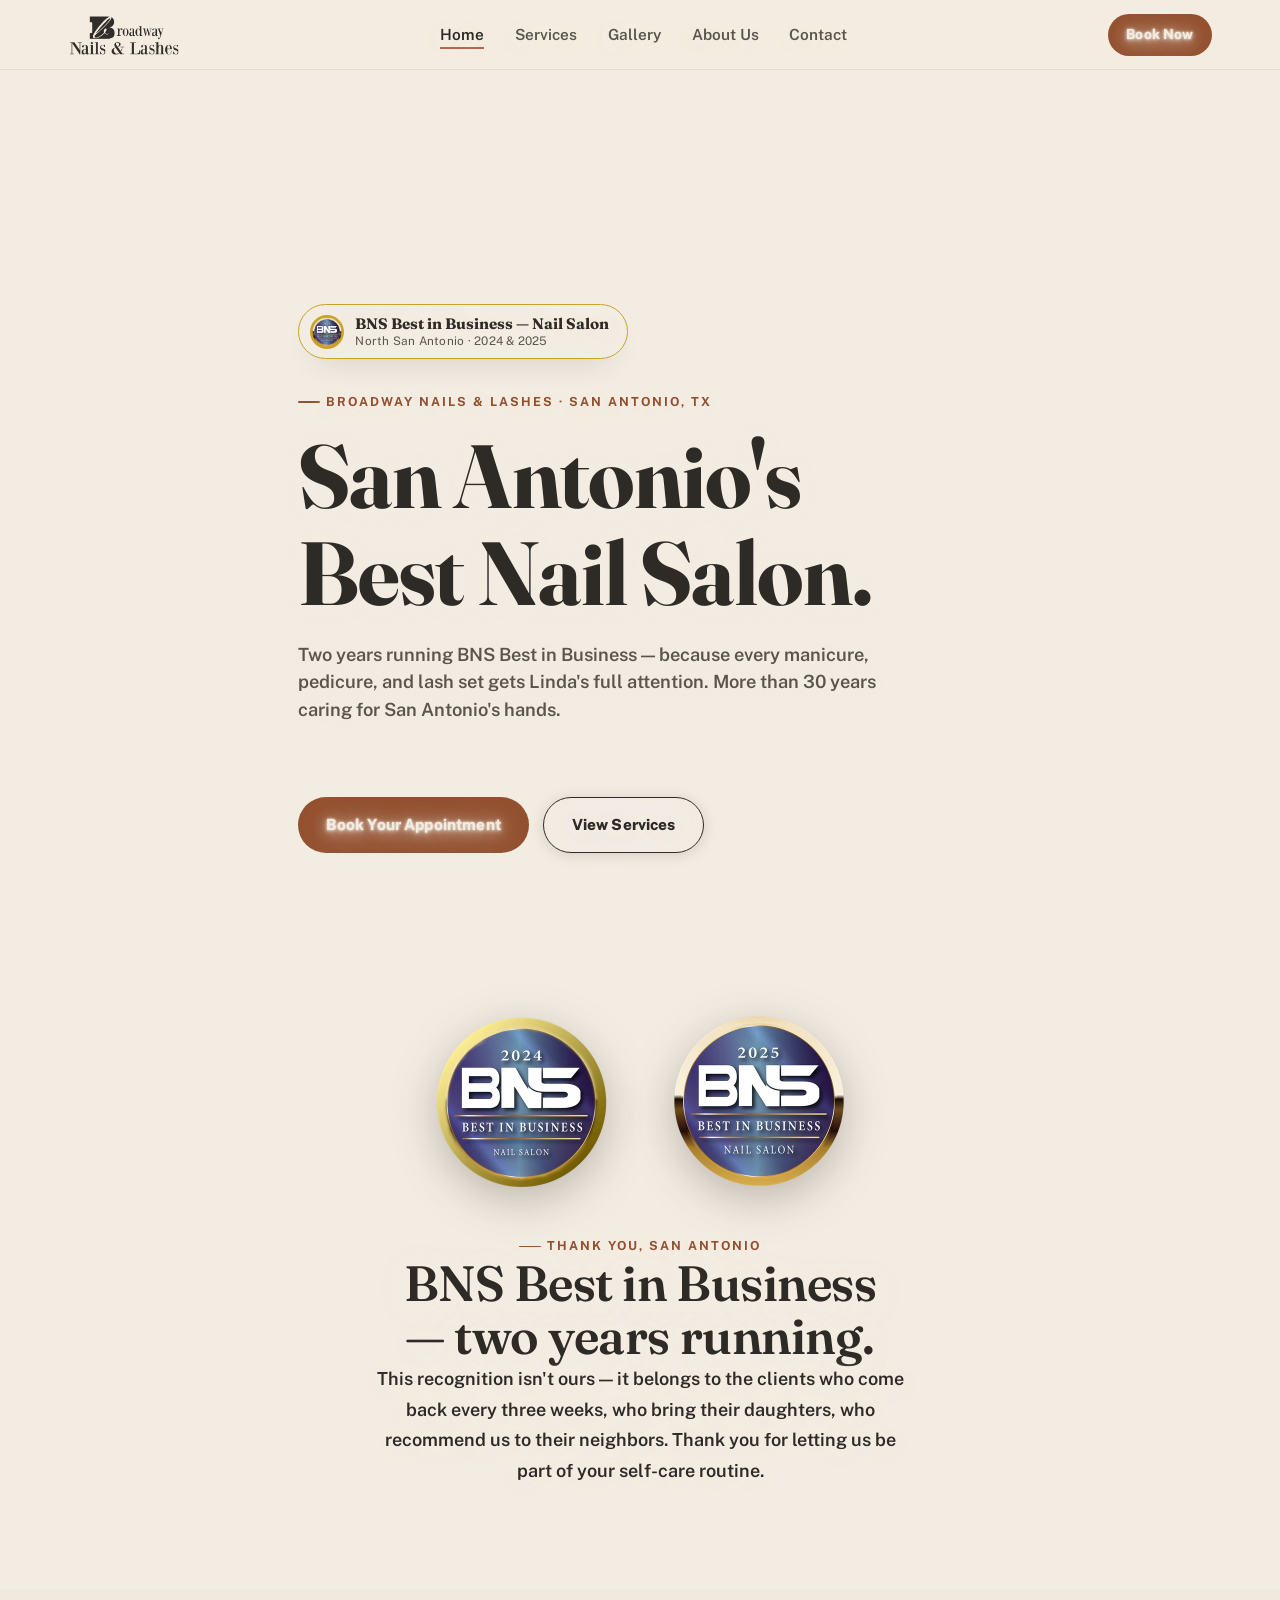
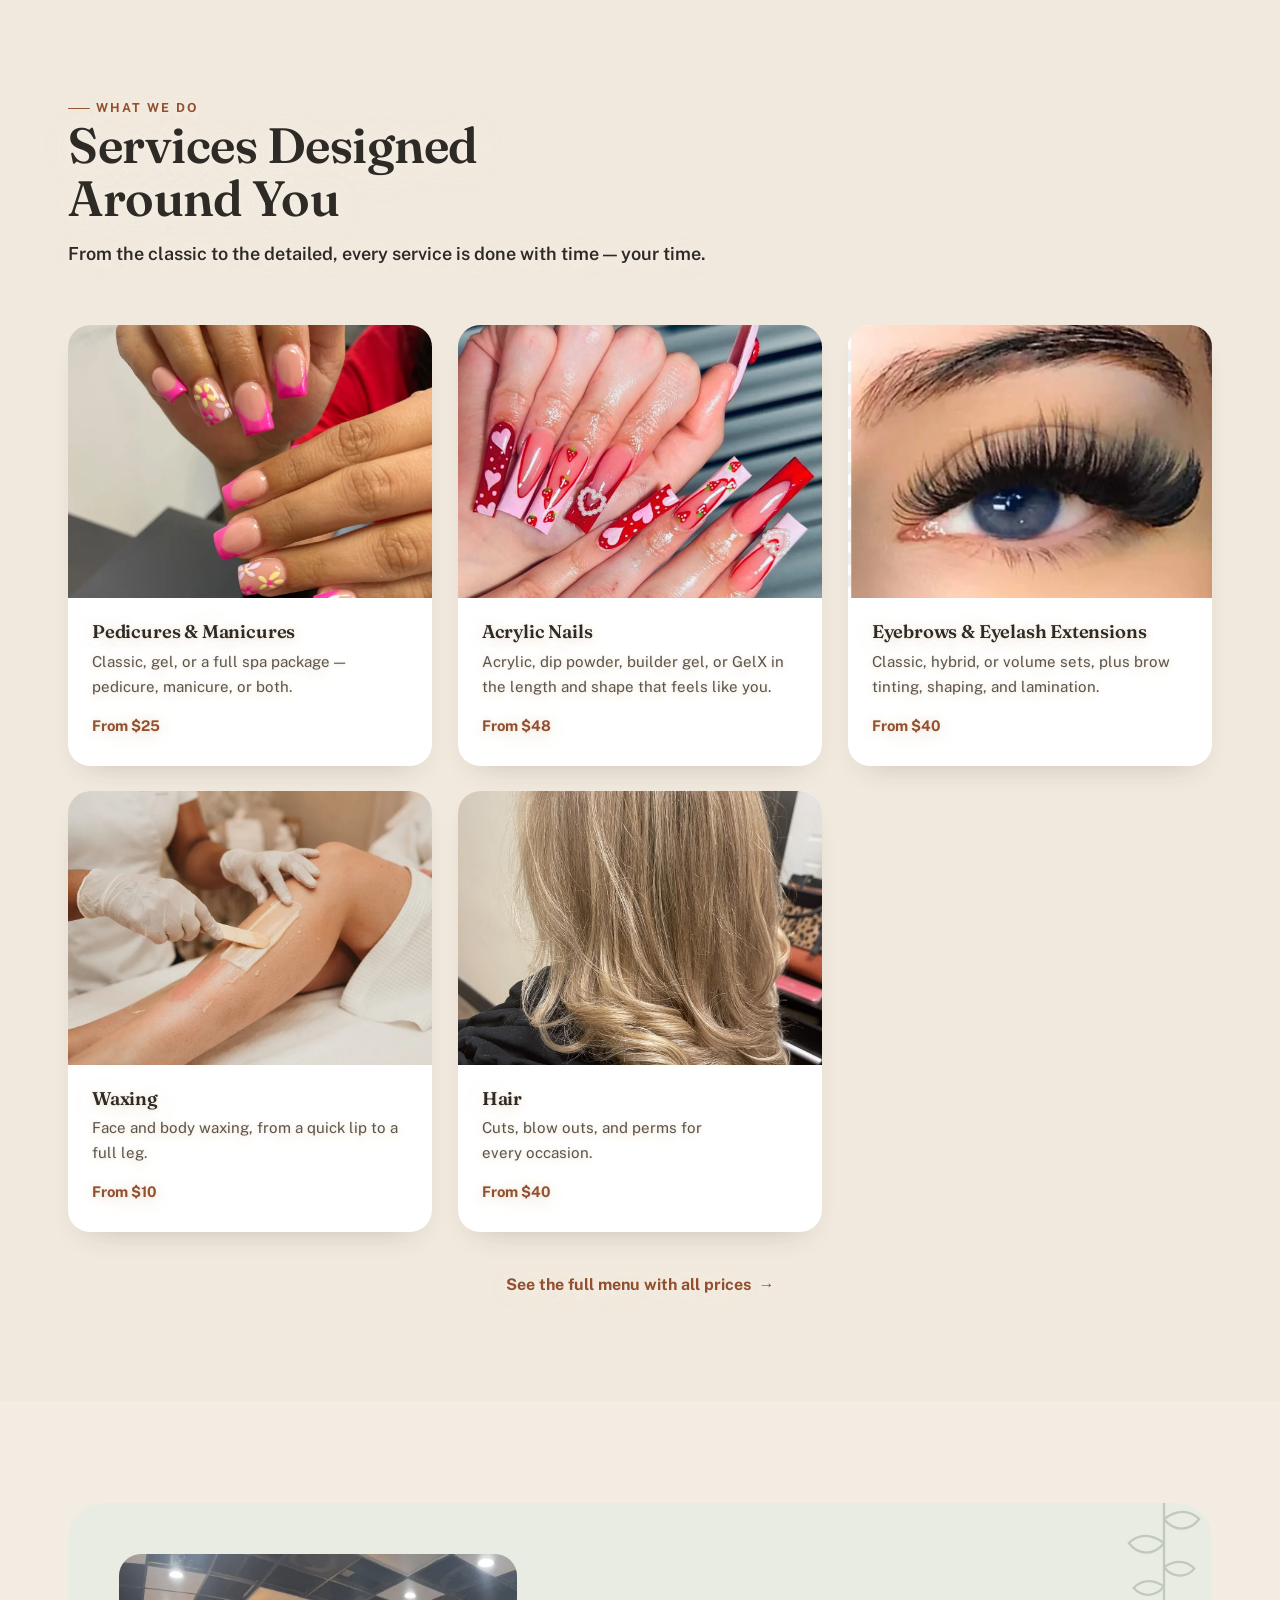
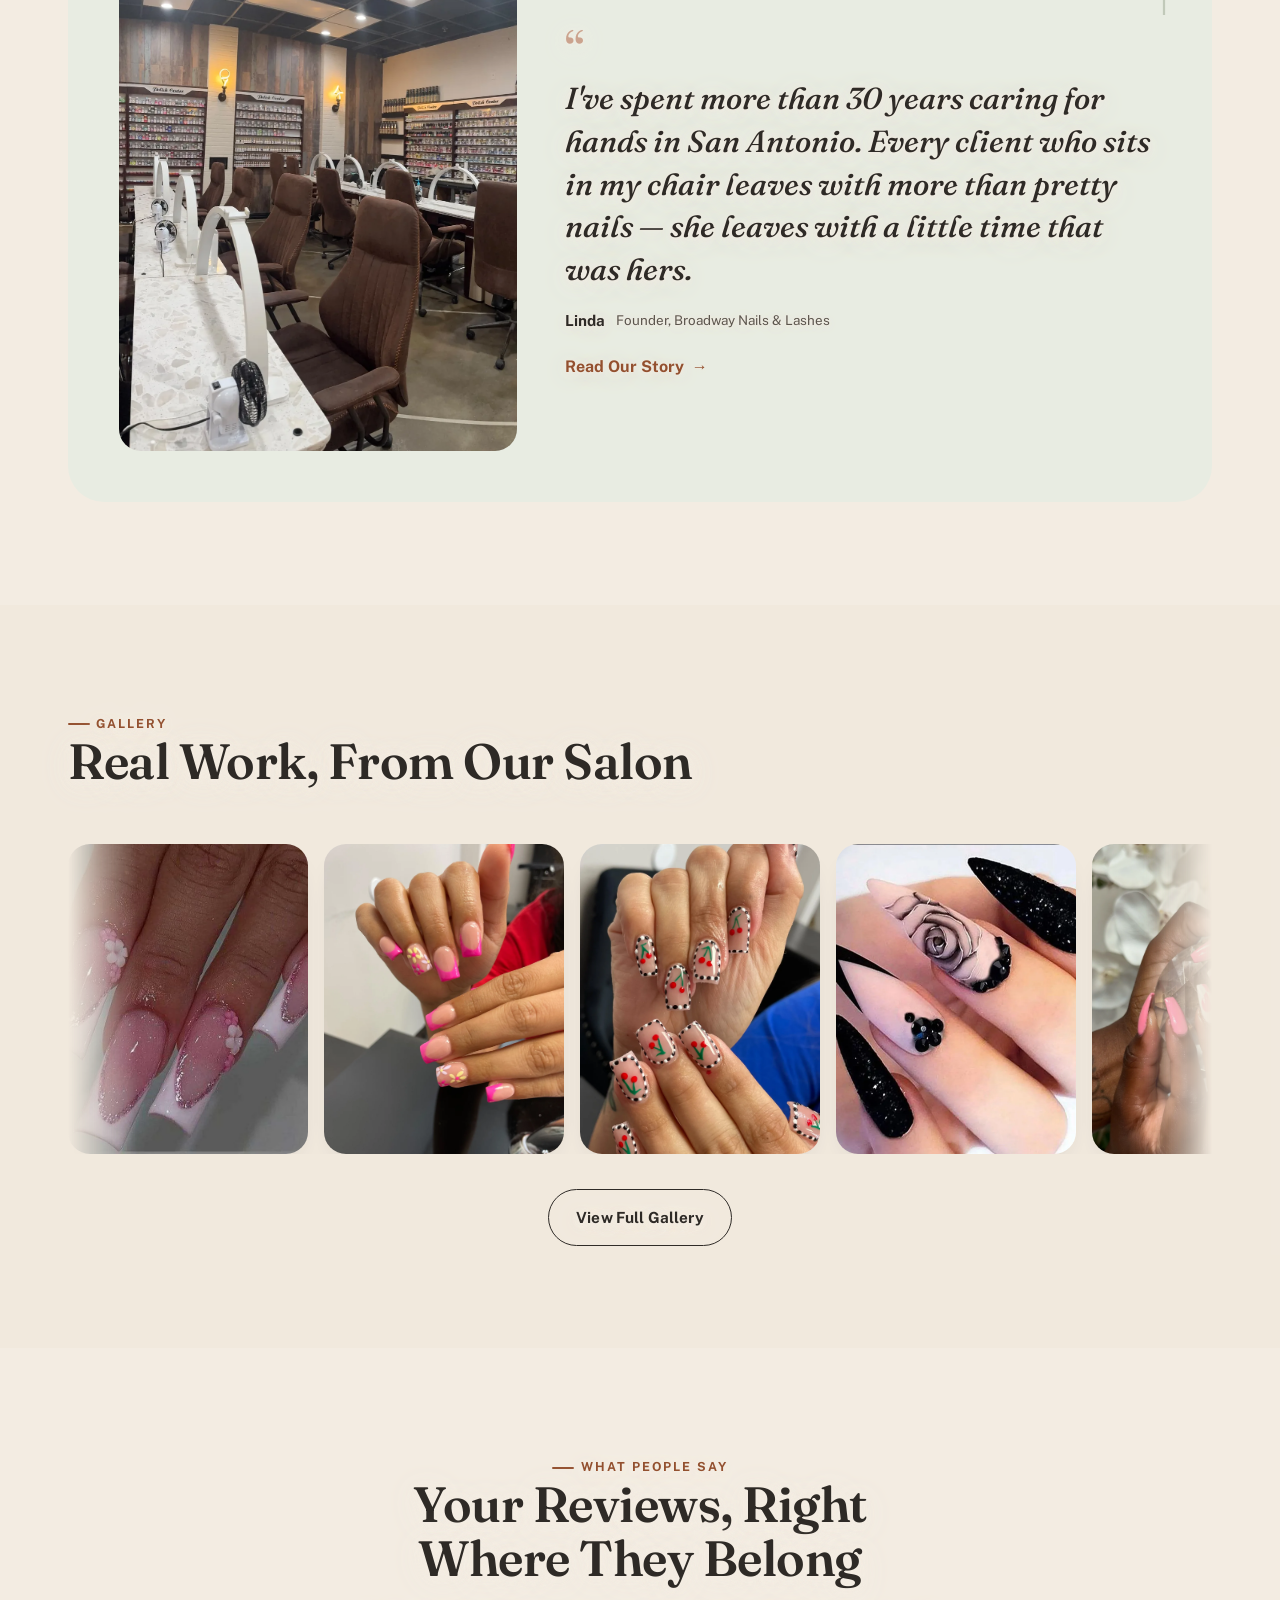
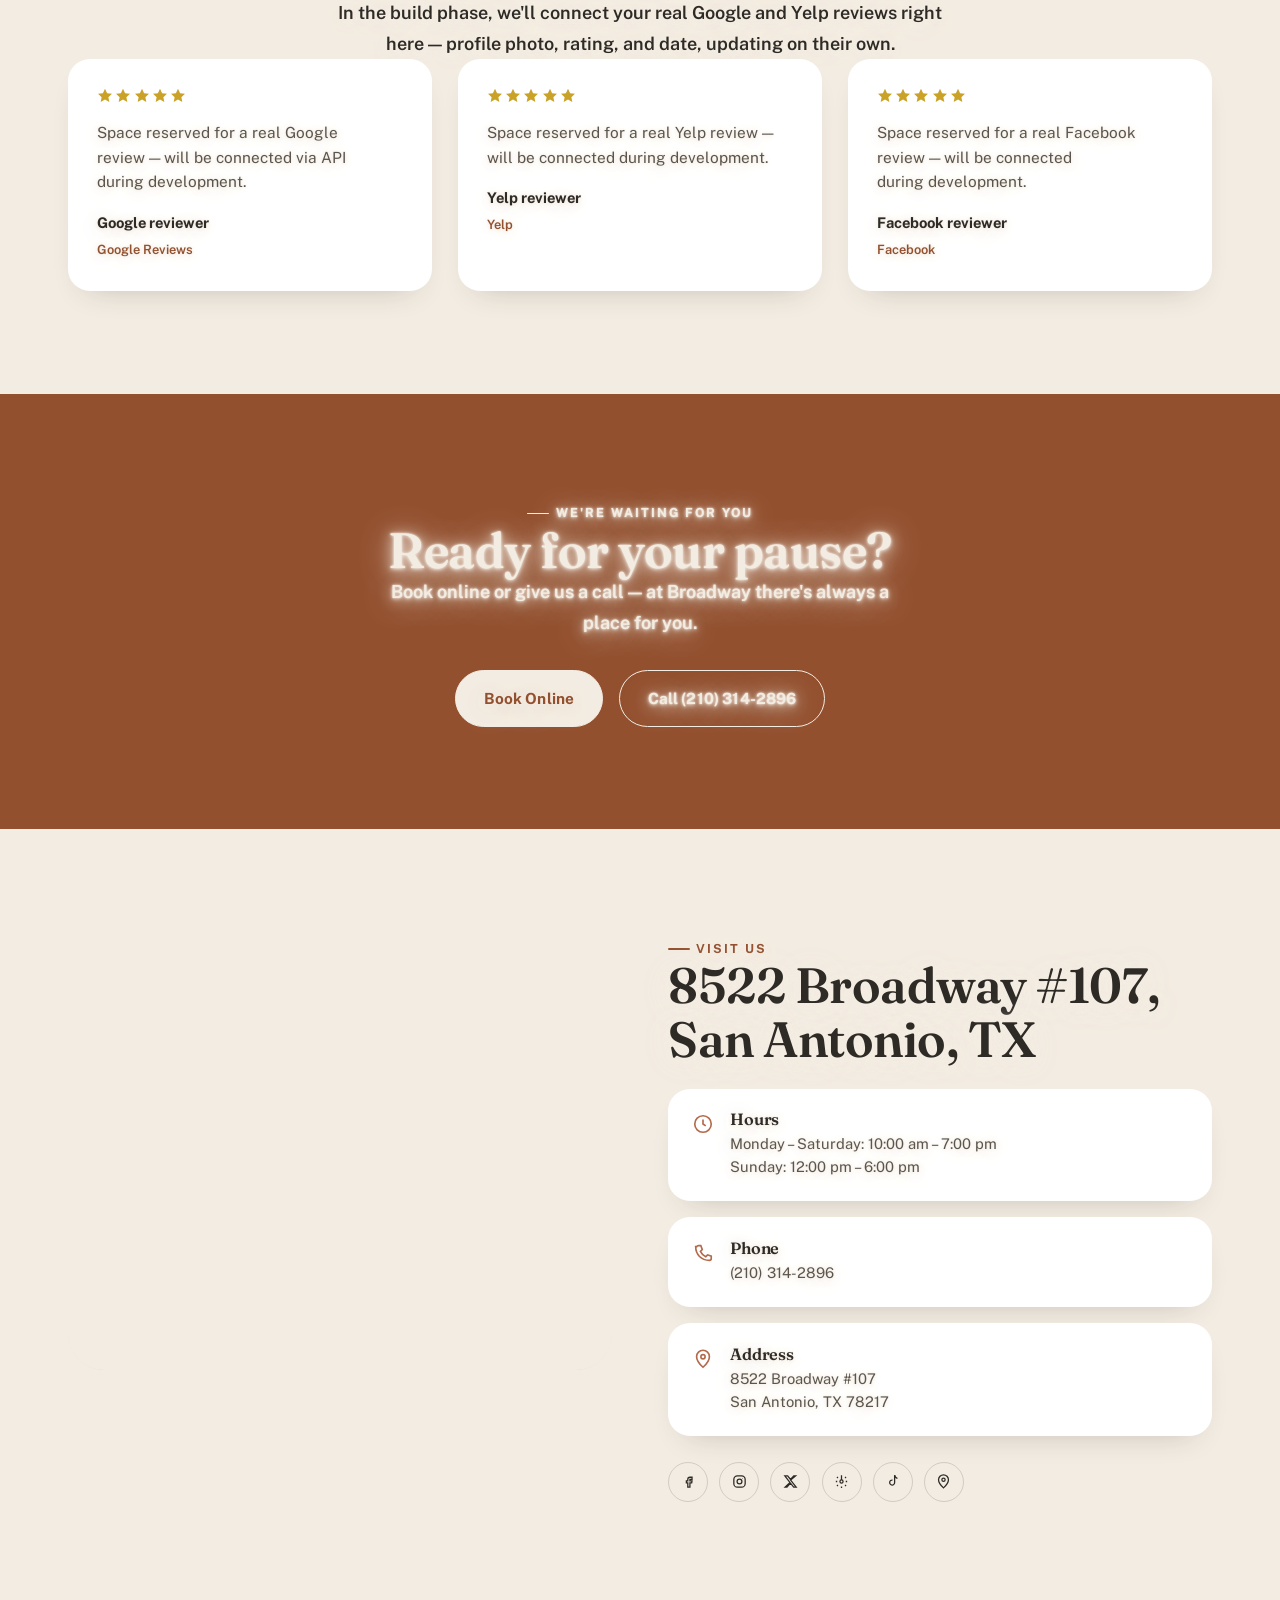
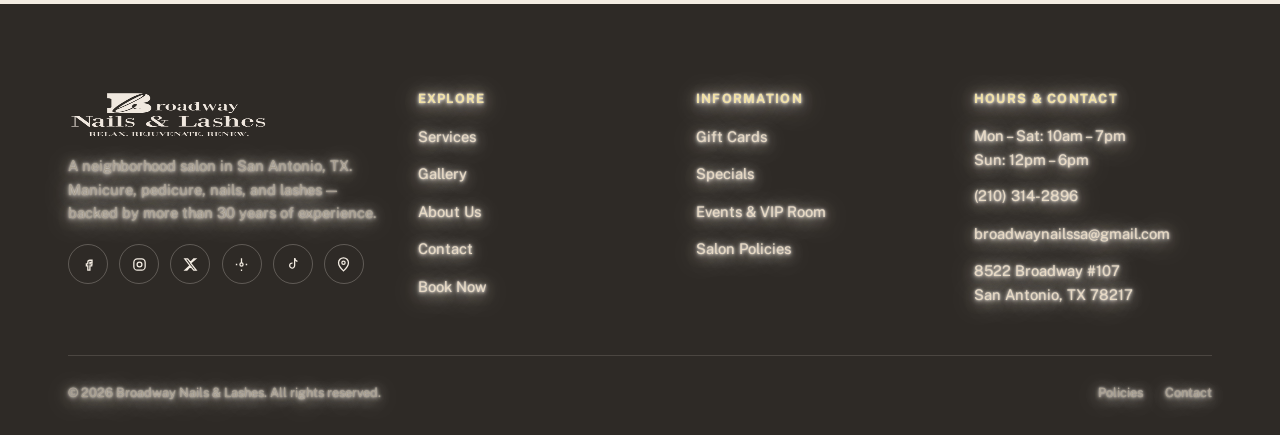
==== index.html @ ee5c12d6 "Add files via upload" ====
<!doctype html>
<html lang="en">
<head>
<meta charset="UTF-8">
<meta name="viewport" content="width=device-width, initial-scale=1">
<title>Broadway Nails & Lashes — Nail Salon in San Antonio, TX</title>
<meta name="description" content="Manicure, pedicure, nail extensions, and lashes at a family-run neighborhood salon in San Antonio, TX. Founded by Linda, with more than 30 years of experience. BNS Best in Business 2024 & 2025.">
<link rel="icon" href="favicon.ico" sizes="any">
<link rel="apple-touch-icon" href="assets/img/apple-touch-icon.png">
<link rel="preconnect" href="https://fonts.googleapis.com">
<link rel="preconnect" href="https://fonts.gstatic.com" crossorigin>
<link rel="stylesheet" href="https://fonts.googleapis.com/css2?family=Fraunces:ital,wght@0,400;0,500;0,600;0,700;1,400;1,500;1,600&family=Public+Sans:wght@400;500;600;700&display=swap">
<link rel="preload" as="image" href="assets/img/hero-bg-duotone-collage.webp" fetchpriority="high">
<link rel="stylesheet" href="styles.css?v=20260829f">
<link rel="canonical" href="https://broadwaynailsandlashes.com/">
<meta name="keywords" content="nail salon San Antonio, manicure San Antonio TX, pedicure San Antonio, nail salon 78217, Broadway Nails and Lashes, best nail salon San Antonio, lash extensions San Antonio">
<meta name="robots" content="index, follow, max-image-preview:large">
<meta name="theme-color" content="#B4694A">
<meta name="author" content="Broadway Nails & Lashes">

<!-- Open Graph -->
<meta property="og:type" content="website">
<meta property="og:site_name" content="Broadway Nails &amp; Lashes">
<meta property="og:title" content="Broadway Nails & Lashes — Nail Salon in San Antonio, TX">
<meta property="og:description" content="Manicure, pedicure, nail extensions, and lashes at a family-run neighborhood salon in San Antonio, TX. Founded by Linda, with more than 30 years of experience. BNS Best in Business 2024 & 2025.">
<meta property="og:url" content="https://broadwaynailsandlashes.com/">
<meta property="og:image" content="https://broadwaynailsandlashes.com/assets/img/hero-salon-wide.webp">
<meta property="og:image:width" content="1200">
<meta property="og:image:alt" content="Broadway Nails &amp; Lashes — San Antonio, TX">
<meta property="og:locale" content="en_US">

<!-- Twitter Card -->
<meta name="twitter:card" content="summary_large_image">
<meta name="twitter:title" content="Broadway Nails & Lashes — Nail Salon in San Antonio, TX">
<meta name="twitter:description" content="Manicure, pedicure, nail extensions, and lashes at a family-run neighborhood salon in San Antonio, TX. Founded by Linda, with more than 30 years of experience. BNS Best in Business 2024 & 2025.">
<meta name="twitter:image" content="https://broadwaynailsandlashes.com/assets/img/hero-salon-wide.webp">
<meta name="twitter:site" content="@broadwaynailssa">

<!-- Google Search Console verification — replace with your real code from search.google.com/search-console -->
<!-- <meta name="google-site-verification" content="REPLACE_WITH_YOUR_GSC_CODE"> -->

<!-- Google Analytics (GA4) — replace G-XXXXXXXXXX with your real Measurement ID -->
<!--
<script async src="https://www.googletagmanager.com/gtag/js?id=G-XXXXXXXXXX"></script>
<script>
  window.dataLayer = window.dataLayer || [];
  function gtag(){dataLayer.push(arguments);}
  gtag('js', new Date());
  gtag('config', 'G-XXXXXXXXXX');
</script>
-->

<script type="application/ld+json">
{
  "@context": "https://schema.org",
  "@type": "NailSalon",
  "@id": "https://broadwaynailsandlashes.com/#business",
  "name": "Broadway Nails & Lashes",
  "alternateName": "Broadway Nails and Lashes",
  "description": "Family-run nail salon in San Antonio, TX offering manicure, pedicure, nail extensions, lash & brow services, waxing, and hair styling. Founded by Linda, with more than 30 years of experience. Winner of BNS Best in Business \u2014 Nail Salon, North San Antonio, 2024 & 2025.",
  "image": [
    "https://broadwaynailsandlashes.com/assets/img/hero-salon-wide.webp",
    "https://broadwaynailsandlashes.com/assets/img/interior-salon-warm.webp"
  ],
  "logo": "https://broadwaynailsandlashes.com/assets/img/logo-full.webp",
  "url": "https://broadwaynailsandlashes.com/",
  "telephone": "+1-210-314-2896",
  "email": "broadwaynailssa@gmail.com",
  "priceRange": "$$",
  "currenciesAccepted": "USD",
  "paymentAccepted": "Cash, Credit Card, Debit Card",
  "address": {
    "@type": "PostalAddress",
    "streetAddress": "8522 Broadway #107",
    "addressLocality": "San Antonio",
    "addressRegion": "TX",
    "postalCode": "78217",
    "addressCountry": "US"
  },
  "geo": {
    "@type": "GeoCoordinates",
    "latitude": 29.5178,
    "longitude": -98.4624
  },
  "hasMap": "https://www.google.com/maps/place/Broadway+Nails+%26+Lashes/@29.5178036,-98.4625501,15z/data=!4m6!3m5!1s0x865cf52f52014299:0xa1b88b4aef656ddc!8m2!3d29.5178036!4d-98.4625501!16s%2Fg%2F11f765j8qv?entry=ttu",
  "openingHoursSpecification": [
    {
      "@type": "OpeningHoursSpecification",
      "dayOfWeek": ["Monday", "Tuesday", "Wednesday", "Thursday", "Friday", "Saturday"],
      "opens": "10:00",
      "closes": "19:00"
    },
    {
      "@type": "OpeningHoursSpecification",
      "dayOfWeek": ["Sunday"],
      "opens": "12:00",
      "closes": "18:00"
    }
  ],
  "sameAs": [
    "https://www.facebook.com/BroadwayNailsAndLashes/",
    "https://www.instagram.com/broadwaynailsandlashes/",
    "https://x.com/broadwaynailssa",
    "https://www.yelp.com/biz/broadway-nails-and-lashes-san-antonio-2",
    "https://www.tiktok.com/@broadway.nailslash"
  ],
  "award": "BNS Best in Business \u2014 Nail Salon, North San Antonio, Texas (2024 & 2025)",
  "founder": {
    "@type": "Person",
    "name": "Linda"
  },
  "areaServed": {
    "@type": "City",
    "name": "San Antonio"
  },
  "hasOfferCatalog": {
    "@type": "OfferCatalog",
    "name": "Services",
    "itemListElement": [
      { "@type": "Offer", "itemOffered": { "@type": "Service", "name": "Manicure" }, "priceRange": "$18\u2013$70" },
      { "@type": "Offer", "itemOffered": { "@type": "Service", "name": "Pedicure" }, "priceRange": "$30\u2013$120" },
      { "@type": "Offer", "itemOffered": { "@type": "Service", "name": "Nail Extensions (Acrylic, Dip, GelX, Builder Gel)" }, "priceRange": "$48\u2013$85" },
      { "@type": "Offer", "itemOffered": { "@type": "Service", "name": "Eyelash Extensions" }, "priceRange": "$65\u2013$160" },
      { "@type": "Offer", "itemOffered": { "@type": "Service", "name": "Brows & Waxing" }, "priceRange": "$8\u2013$110" },
      { "@type": "Offer", "itemOffered": { "@type": "Service", "name": "Hair Styling" }, "priceRange": "$40+" }
    ]
  }
}
</script>
</head>
<body>
<a class="skip-link" href="#contenido">Skip to content</a>

<div class="site-video-bg" aria-hidden="true">
  <video autoplay muted loop playsinline webkit-playsinline preload="auto">
    <source src="assets/video/hero-bg-nail-art.mp4" type="video/mp4">
  </video>
</div>

<header class="site-header">
  <div class="container header-inner">
    <a class="brand" href="index.html" aria-label="Broadway Nails & Lashes — home">
      <img src="assets/img/logo-header.webp" alt="Broadway Nails & Lashes" width="220" height="79">
    </a>
    <nav class="main-nav" aria-label="Main navigation">
      <ul>
        <li><a href="index.html" aria-current="page">Home</a></li>
        <li><a href="servicios.html">Services</a></li>
        <li><a href="galeria.html">Gallery</a></li>
        <li><a href="nosotros.html">About Us</a></li>
        <li><a href="contacto.html">Contact</a></li>
      </ul>
    </nav>
    <div class="header-cta">
      <a class="btn btn-primary btn-sm" href="https://www.fresha.com/a/broadway-nails-and-lashes-san-antonio-8522-broadway-qn6suuja/all-offer?menu=true&amp;pId=954452" target="_blank" rel="noopener">
        <span class="full">Book Now</span><span class="short">Book</span>
      </a>
      <button class="nav-toggle" aria-label="Open menu" aria-expanded="false">
        <svg viewBox="0 0 24 24" fill="none" stroke="currentColor" stroke-width="1.8"><path d="M3 6h18M3 12h18M3 18h18"/></svg>
      </button>
    </div>
  </div>
</header>

<div class="mobile-nav" id="mobile-nav">
  <nav aria-label="Mobile navigation">
    <ul>
      <li><a href="index.html">Home</a></li>
      <li><a href="servicios.html">Services</a></li>
      <li><a href="galeria.html">Gallery</a></li>
      <li><a href="nosotros.html">About Us</a></li>
      <li><a href="contacto.html">Contact</a></li>
    </ul>
    <div class="header-cta">
      <a class="btn btn-primary" href="https://www.fresha.com/a/broadway-nails-and-lashes-san-antonio-8522-broadway-qn6suuja/all-offer?menu=true&amp;pId=954452" target="_blank" rel="noopener">Book Now</a>
    </div>
  </nav>
</div>

<main id="contenido">

  <!-- HERO -->
  <section class="hero">
    <div class="hero__bg" data-hero-carousel>
      <img class="is-active" src="assets/img/hero-bg-duotone-collage.webp" alt="Collage of manicure, acrylic nails, lash extensions, waxing, and hair services at Broadway Nails &amp; Lashes, in a salmon-pink duotone" fetchpriority="high" loading="eager">
      <img src="assets/img/hero-bg-duotone-salmon.webp" alt="Interior of Broadway Nails &amp; Lashes, with manicure stations and a wall of nail polish, in a salmon-pink duotone" loading="eager">
    </div>
    <div class="container hero__content">
      <div class="hero__badge">
        <div class="badge-award">
          <span class="badge-icon badge-icon--photo" aria-hidden="true">
            <img src="assets/img/badge-bns-2025.webp" alt="" loading="eager">
          </span>
          <span class="badge-award-text">
            <strong>BNS Best in Business — Nail Salon</strong>
            <span>North San Antonio · 2024 &amp; 2025</span>
          </span>
        </div>
      </div>
      <span class="eyebrow">Broadway Nails &amp; Lashes · San Antonio, TX</span>
      <h1 class="h1">San Antonio's Best Nail Salon.</h1>
      <p class="lede">Two years running BNS Best in Business — because every manicure, pedicure, and lash set gets Linda's full attention. More than 30 years caring for San Antonio's hands.</p>
      <div class="hero__actions">
        <a class="btn btn-primary" href="https://www.fresha.com/a/broadway-nails-and-lashes-san-antonio-8522-broadway-qn6suuja/all-offer?menu=true&amp;pId=954452" target="_blank" rel="noopener">Book Your Appointment</a>
        <a class="btn btn-secondary btn-on-dark" href="servicios.html">View Services</a>
      </div>
    </div>
  </section>

  <!-- PREMIO -->
  <section class="section award-section">
    <div class="container section-head--center reveal">
      <div class="award-section__badge award-badges">
        <img src="assets/img/badge-bns-2024.webp" alt="2024 BNS Best in Business — Nail Salon, North San Antonio">
        <img src="assets/img/badge-bns-2025.webp" alt="2025 BNS Best in Business — Nail Salon, North San Antonio">
      </div>
      <span class="eyebrow" style="justify-content:center">Thank You, San Antonio</span>
      <h2 class="h2">BNS Best in Business — two years running.</h2>
      <p class="body-l">This recognition isn't ours — it belongs to the clients who come back every three weeks, who bring their daughters, who recommend us to their neighbors. Thank you for letting us be part of your self-care routine.</p>
    </div>
  </section>

  <!-- SERVICIOS DESTACADOS -->
  <section class="section section--alt">
    <div class="container">
      <div class="section-head reveal">
        <span class="eyebrow">What We Do</span>
        <h2 class="h2">Services Designed Around You</h2>
        <p class="body-l" style="margin-top:.8rem;">From the classic to the detailed, every service is done with time — your time.</p>
      </div>

      <div class="services-grid reveal-stagger">
        <article class="service-card">
          <div class="service-card__media">
            <img src="assets/img/nailart-hotpink-daisy.webp" alt="Neon pink French tips with daisies" loading="lazy" decoding="async">
          </div>
          <div class="service-card__body">
            <h3 class="h3" style="font-size:1.15rem;">Pedicures &amp; Manicures</h3>
            <p class="service-card__desc">Classic, gel, or a full spa package — pedicure, manicure, or both.</p>
            <span class="service-card__price">From $25</span>
          </div>
        </article>

        <article class="service-card">
          <div class="service-card__media">
            <img src="assets/img/nailart-red-heart-coffin.webp" alt="Long coffin acrylic nails with pink and red design" loading="lazy" decoding="async">
          </div>
          <div class="service-card__body">
            <h3 class="h3" style="font-size:1.15rem;">Acrylic Nails</h3>
            <p class="service-card__desc">Acrylic, dip powder, builder gel, or GelX in the length and shape that feels like you.</p>
            <span class="service-card__price">From $48</span>
          </div>
        </article>

        <article class="service-card">
          <div class="service-card__media">
            <img src="assets/img/lash-closeup.webp" alt="Volume lash extensions, close-up" loading="lazy" decoding="async">
          </div>
          <div class="service-card__body">
            <h3 class="h3" style="font-size:1.15rem;">Eyebrows &amp; Eyelash Extensions</h3>
            <p class="service-card__desc">Classic, hybrid, or volume sets, plus brow tinting, shaping, and lamination.</p>
            <span class="service-card__price">From $40</span>
          </div>
        </article>

        <article class="service-card">
          <div class="service-card__media">
            <img src="assets/img/waxing-treatment.webp" alt="Leg waxing treatment" loading="lazy" decoding="async">
          </div>
          <div class="service-card__body">
            <h3 class="h3" style="font-size:1.15rem;">Waxing</h3>
            <p class="service-card__desc">Face and body waxing, from a quick lip to a full leg.</p>
            <span class="service-card__price">From $10</span>
          </div>
        </article>

        <article class="service-card">
          <div class="service-card__media">
            <img src="assets/img/hair-blonde-highlights.webp" alt="Blonde highlights hair styling" loading="lazy" decoding="async">
          </div>
          <div class="service-card__body">
            <h3 class="h3" style="font-size:1.15rem;">Hair</h3>
            <p class="service-card__desc">Cuts, blow outs, and perms for every occasion.</p>
            <span class="service-card__price">From $40</span>
          </div>
        </article>
      </div>

      <div style="margin-top:2.5rem; text-align:center;">
        <a class="btn-ghost" href="servicios.html">See the full menu with all prices</a>
      </div>
    </div>
  </section>

  <!-- HISTORIA DE LINDA (elemento firma) -->
  <section class="section">
    <div class="container">
      <div class="linda-quote reveal">
        <svg class="linda-quote__sprig" viewBox="0 0 100 100" fill="none" stroke="currentColor" stroke-width="1.4" aria-hidden="true">
          <path d="M50 90 C50 60 50 40 50 10"/>
          <path d="M50 30c8-6 16-6 22 0-6 8-16 8-22 0z"/>
          <path d="M50 45c-8-6-16-6-22 0 6 8 16 8 22 0z"/>
          <path d="M50 60c8-5 14-4 19 1-5 6-14 6-19-1z"/>
          <path d="M50 72c-8-5-14-4-19 1 5 6 14 6 19-1z"/>
        </svg>
        <div class="linda-quote__media">
          <img src="assets/img/nail-station-hands.webp" alt="Hands working at a manicure station at Broadway Nails &amp; Lashes" loading="lazy" decoding="async">
        </div>
        <div>
          <span class="linda-quote__mark" aria-hidden="true">&ldquo;</span>
          <p class="linda-quote__text">I've spent more than 30 years caring for hands in San Antonio. Every client who sits in my chair leaves with more than pretty nails — she leaves with a little time that was hers.</p>
          <div class="linda-quote__attr">
            <strong>Linda</strong>
            <span>Founder, Broadway Nails &amp; Lashes</span>
          </div>
          <div style="margin-top:1.3rem;">
            <a class="btn-ghost" href="nosotros.html">Read Our Story</a>
          </div>
        </div>
      </div>
    </div>
  </section>

  <!-- GALERÍA -->
  <section class="section section--alt">
    <div class="container">
      <div class="section-head reveal">
        <span class="eyebrow">Gallery</span>
        <h2 class="h2">Real Work, From Our Salon</h2>
      </div>
      <div class="marquee reveal">
        <div class="marquee__track">
          <a class="marquee__item" href="galeria.html"><img src="assets/img/nailart-pink-glitter-floral.webp" alt="Pink manicure with 3D flowers" loading="lazy"></a>
          <a class="marquee__item" href="galeria.html"><img src="assets/img/nailart-hotpink-daisy.webp" alt="Neon pink French tips with daisies" loading="lazy"></a>
          <a class="marquee__item" href="galeria.html"><img src="assets/img/nailart-cherry-dots.webp" alt="Cherry design with dots" loading="lazy"></a>
          <a class="marquee__item" href="galeria.html"><img src="assets/img/nailart-black-rose-stiletto.webp" alt="Black stiletto nails with hand-drawn rose" loading="lazy"></a>
          <a class="marquee__item" href="galeria.html"><img src="assets/img/nailart-white-orchid.webp" alt="White manicure with orchid" loading="lazy"></a>
          <a class="marquee__item" href="galeria.html"><img src="assets/img/pedicure-area-2.webp" alt="Spa pedicure area" loading="lazy"></a>
          <a class="marquee__item" href="galeria.html"><img src="assets/img/nailart-black-floral-almond.webp" alt="Almond nails with black floral design" loading="lazy"></a>
          <a class="marquee__item" href="galeria.html"><img src="assets/img/nailart-red-heart-coffin.webp" alt="Coffin nails with hearts and glitter" loading="lazy"></a>
          <!-- duplicado exacto para el loop continuo -->
          <a class="marquee__item" href="galeria.html" aria-hidden="true" tabindex="-1"><img src="assets/img/nailart-pink-glitter-floral.webp" alt="" loading="lazy"></a>
          <a class="marquee__item" href="galeria.html" aria-hidden="true" tabindex="-1"><img src="assets/img/nailart-hotpink-daisy.webp" alt="" loading="lazy"></a>
          <a class="marquee__item" href="galeria.html" aria-hidden="true" tabindex="-1"><img src="assets/img/nailart-cherry-dots.webp" alt="" loading="lazy"></a>
          <a class="marquee__item" href="galeria.html" aria-hidden="true" tabindex="-1"><img src="assets/img/nailart-black-rose-stiletto.webp" alt="" loading="lazy"></a>
          <a class="marquee__item" href="galeria.html" aria-hidden="true" tabindex="-1"><img src="assets/img/nailart-white-orchid.webp" alt="" loading="lazy"></a>
          <a class="marquee__item" href="galeria.html" aria-hidden="true" tabindex="-1"><img src="assets/img/pedicure-area-2.webp" alt="" loading="lazy"></a>
          <a class="marquee__item" href="galeria.html" aria-hidden="true" tabindex="-1"><img src="assets/img/nailart-black-floral-almond.webp" alt="" loading="lazy"></a>
          <a class="marquee__item" href="galeria.html" aria-hidden="true" tabindex="-1"><img src="assets/img/nailart-red-heart-coffin.webp" alt="" loading="lazy"></a>
        </div>
      </div>
      <div style="margin-top:2.2rem; text-align:center;">
        <a class="btn btn-secondary" href="galeria.html">View Full Gallery</a>
      </div>
    </div>
  </section>

  <!-- PRUEBA SOCIAL (placeholder consciente — sin inventar reseñas) -->
  <section class="section">
    <div class="container">
      <div class="section-head--center reveal">
        <span class="eyebrow" style="justify-content:center;">What People Say</span>
        <h2 class="h2">Your Reviews, Right Where They Belong</h2>
        <p class="body-l" style="margin-top:.8rem;">In the build phase, we'll connect your real Google and Yelp reviews right here — profile photo, rating, and date, updating on their own.</p>
      </div>
      <div class="services-grid reveal-stagger" style="grid-template-columns:repeat(auto-fit,minmax(240px,1fr));">
        <div class="review-card">
          <div class="review-card__stars" aria-hidden="true">
            <svg viewBox="0 0 20 20" fill="currentColor"><path d="M10 1l2.6 5.6 6.1.7-4.5 4.2 1.2 6-5.4-3-5.4 3 1.2-6L1.3 7.3l6.1-.7z"/></svg>
            <svg viewBox="0 0 20 20" fill="currentColor"><path d="M10 1l2.6 5.6 6.1.7-4.5 4.2 1.2 6-5.4-3-5.4 3 1.2-6L1.3 7.3l6.1-.7z"/></svg>
            <svg viewBox="0 0 20 20" fill="currentColor"><path d="M10 1l2.6 5.6 6.1.7-4.5 4.2 1.2 6-5.4-3-5.4 3 1.2-6L1.3 7.3l6.1-.7z"/></svg>
            <svg viewBox="0 0 20 20" fill="currentColor"><path d="M10 1l2.6 5.6 6.1.7-4.5 4.2 1.2 6-5.4-3-5.4 3 1.2-6L1.3 7.3l6.1-.7z"/></svg>
            <svg viewBox="0 0 20 20" fill="currentColor"><path d="M10 1l2.6 5.6 6.1.7-4.5 4.2 1.2 6-5.4-3-5.4 3 1.2-6L1.3 7.3l6.1-.7z"/></svg>
          </div>
          <p class="review-card__text">Space reserved for a real Google review — will be connected via API during development.</p>
          <div><span class="review-card__name">Google reviewer</span><br><span class="review-card__source">Google Reviews</span></div>
        </div>
        <div class="review-card">
          <div class="review-card__stars" aria-hidden="true">
            <svg viewBox="0 0 20 20" fill="currentColor"><path d="M10 1l2.6 5.6 6.1.7-4.5 4.2 1.2 6-5.4-3-5.4 3 1.2-6L1.3 7.3l6.1-.7z"/></svg>
            <svg viewBox="0 0 20 20" fill="currentColor"><path d="M10 1l2.6 5.6 6.1.7-4.5 4.2 1.2 6-5.4-3-5.4 3 1.2-6L1.3 7.3l6.1-.7z"/></svg>
            <svg viewBox="0 0 20 20" fill="currentColor"><path d="M10 1l2.6 5.6 6.1.7-4.5 4.2 1.2 6-5.4-3-5.4 3 1.2-6L1.3 7.3l6.1-.7z"/></svg>
            <svg viewBox="0 0 20 20" fill="currentColor"><path d="M10 1l2.6 5.6 6.1.7-4.5 4.2 1.2 6-5.4-3-5.4 3 1.2-6L1.3 7.3l6.1-.7z"/></svg>
            <svg viewBox="0 0 20 20" fill="currentColor"><path d="M10 1l2.6 5.6 6.1.7-4.5 4.2 1.2 6-5.4-3-5.4 3 1.2-6L1.3 7.3l6.1-.7z"/></svg>
          </div>
          <p class="review-card__text">Space reserved for a real Yelp review — will be connected during development.</p>
          <div><span class="review-card__name">Yelp reviewer</span><br><span class="review-card__source">Yelp</span></div>
        </div>
        <div class="review-card">
          <div class="review-card__stars" aria-hidden="true">
            <svg viewBox="0 0 20 20" fill="currentColor"><path d="M10 1l2.6 5.6 6.1.7-4.5 4.2 1.2 6-5.4-3-5.4 3 1.2-6L1.3 7.3l6.1-.7z"/></svg>
            <svg viewBox="0 0 20 20" fill="currentColor"><path d="M10 1l2.6 5.6 6.1.7-4.5 4.2 1.2 6-5.4-3-5.4 3 1.2-6L1.3 7.3l6.1-.7z"/></svg>
            <svg viewBox="0 0 20 20" fill="currentColor"><path d="M10 1l2.6 5.6 6.1.7-4.5 4.2 1.2 6-5.4-3-5.4 3 1.2-6L1.3 7.3l6.1-.7z"/></svg>
            <svg viewBox="0 0 20 20" fill="currentColor"><path d="M10 1l2.6 5.6 6.1.7-4.5 4.2 1.2 6-5.4-3-5.4 3 1.2-6L1.3 7.3l6.1-.7z"/></svg>
            <svg viewBox="0 0 20 20" fill="currentColor"><path d="M10 1l2.6 5.6 6.1.7-4.5 4.2 1.2 6-5.4-3-5.4 3 1.2-6L1.3 7.3l6.1-.7z"/></svg>
          </div>
          <p class="review-card__text">Space reserved for a real Facebook review — will be connected during development.</p>
          <div><span class="review-card__name">Facebook reviewer</span><br><span class="review-card__source">Facebook</span></div>
        </div>
      </div>
    </div>
  </section>

  <!-- CTA FINAL -->
  <section class="section section--terracota cta-final">
    <div class="container reveal">
      <span class="eyebrow" style="justify-content:center; color:var(--crema);">We're Waiting for You</span>
      <h2 class="h2">Ready for your pause?</h2>
      <p class="body-l" style="color:var(--crema); max-width:46ch; margin-inline:auto;">Book online or give us a call — at Broadway there's always a place for you.</p>
      <div class="cta-final__actions">
        <a class="btn btn-on-dark btn-secondary" href="https://www.fresha.com/a/broadway-nails-and-lashes-san-antonio-8522-broadway-qn6suuja/all-offer?menu=true&amp;pId=954452" target="_blank" rel="noopener" style="background:var(--crema); color:var(--terracota-dark); border-color:var(--crema);">Book Online</a>
        <a class="btn btn-secondary btn-on-dark" href="tel:+12103142896">Call (210) 314-2896</a>
      </div>
    </div>
  </section>

  <!-- MAPA + INFO -->
  <section class="section">
    <div class="container">
      <div class="split-block reveal">
        <div class="split-block__media">
          <div class="map-embed">
            <iframe src="https://www.google.com/maps?q=8522+Broadway+%23107,+San+Antonio,+TX+78217&output=embed" title="Map showing the location of Broadway Nails &amp; Lashes" loading="lazy" referrerpolicy="no-referrer-when-downgrade"></iframe>
          </div>
        </div>
        <div>
          <span class="eyebrow">Visit Us</span>
          <h2 class="h2" style="margin-bottom:1.4rem;">8522 Broadway #107, San Antonio, TX</h2>
          <div style="display:flex; flex-direction:column; gap:1rem;">
            <div class="info-card">
              <svg viewBox="0 0 24 24" fill="none" stroke="currentColor" stroke-width="1.8"><circle cx="12" cy="12" r="9"/><path d="M12 7v5l3 2"/></svg>
              <div>
                <h3>Hours</h3>
                <p>Monday – Saturday: 10:00 am – 7:00 pm<br>Sunday: 12:00 pm – 6:00 pm</p>
              </div>
            </div>
            <div class="info-card">
              <svg viewBox="0 0 24 24" fill="none" stroke="currentColor" stroke-width="1.8"><path d="M4 5c0 8.8 6.2 15 15 15 1.1 0 2-.9 2-2v-2.6l-4-1.4-2 2c-2.6-1.2-4.6-3.2-5.8-5.8l2-2L9.6 4H7C5.9 4 5 4.9 5 5c0 0-1 0-1 0z"/></svg>
              <div>
                <h3>Phone</h3>
                <p><a href="tel:+12103142896">(210) 314-2896</a></p>
              </div>
            </div>
            <div class="info-card">
              <svg viewBox="0 0 24 24" fill="none" stroke="currentColor" stroke-width="1.8"><path d="M12 21s7-6.3 7-11.5A7 7 0 105 9.5C5 14.7 12 21 12 21z"/><circle cx="12" cy="9.5" r="2.3"/></svg>
              <div>
                <h3>Address</h3>
                <p>8522 Broadway #107<br>San Antonio, TX 78217</p>
              </div>
            </div>
          </div>
          <div class="social-row" style="margin-top:1.6rem;">
            <a href="https://www.facebook.com/BroadwayNailsAndLashes/" target="_blank" rel="noopener" aria-label="Facebook"><svg viewBox="0 0 24 24" fill="none" stroke="currentColor" stroke-width="1.8"><path d="M14 9h3V6h-3c-1.7 0-3 1.3-3 3v2H9v3h2v6h3v-6h2.5l.5-3H14V9z"/></svg></a>
            <a href="https://www.instagram.com/broadwaynailsandlashes/" target="_blank" rel="noopener" aria-label="Instagram"><svg viewBox="0 0 24 24" fill="none" stroke="currentColor" stroke-width="1.8"><rect x="4" y="4" width="16" height="16" rx="5"/><circle cx="12" cy="12" r="3.4"/><circle cx="16.4" cy="7.6" r="0.6" fill="currentColor" stroke="none"/></svg></a>
            <a href="https://x.com/broadwaynailssa" target="_blank" rel="noopener" aria-label="Twitter / X"><svg viewBox="0 0 24 24" fill="none" stroke="currentColor" stroke-width="1.8"><path d="M4 4l7.4 9.5L4.4 20H7l5-5.6L16.5 20H20l-7.8-10L19.2 4H16.6l-4.6 5.1L8 4H4z"/></svg></a>
            <a href="https://www.yelp.com/biz/broadway-nails-and-lashes-san-antonio-2" target="_blank" rel="noopener" aria-label="Yelp"><svg viewBox="0 0 24 24" fill="none" stroke="currentColor" stroke-width="1.8"><path d="M12 3v7M12 21v-2M6 12H4M20 12h-2M7 7l-1.4-1.4M18.4 18.4L17 17M17 7l1.4-1.4M5.6 18.4L7 17"/><circle cx="12" cy="12" r="2.2"/></svg></a>
            <a href="https://www.tiktok.com/@broadway.nailslash" target="_blank" rel="noopener" aria-label="TikTok"><svg viewBox="0 0 24 24" fill="none" stroke="currentColor" stroke-width="1.8"><path d="M15 3v10.5a3.5 3.5 0 11-3-3.46"/><path d="M15 3c.3 2.4 2 4.2 4 4.5"/></svg></a>
            <a href="https://www.google.com/maps/place/Broadway+Nails+%26+Lashes/@29.5178036,-98.4625501,15z/data=!4m6!3m5!1s0x865cf52f52014299:0xa1b88b4aef656ddc!8m2!3d29.5178036!4d-98.4625501!16s%2Fg%2F11f765j8qv?entry=ttu" target="_blank" rel="noopener" aria-label="Google Maps"><svg viewBox="0 0 24 24" fill="none" stroke="currentColor" stroke-width="1.8"><path d="M12 21s7-6.3 7-11.5A7 7 0 105 9.5C5 14.7 12 21 12 21z"/><circle cx="12" cy="9.5" r="2.3"/></svg></a>
          </div>
        </div>
      </div>
    </div>
  </section>

</main>

<footer class="site-footer">
  <div class="container">
    <div class="footer-top">
      <div class="footer-brand">
        <img src="assets/img/logo-full-cream.webp" alt="Broadway Nails & Lashes" width="200" height="93">
        <p>A neighborhood salon in San Antonio, TX. Manicure, pedicure, nails, and lashes — backed by more than 30 years of experience.</p>
        <div class="social-row social-row--dark" style="margin-top:1.2rem;">
          <a href="https://www.facebook.com/BroadwayNailsAndLashes/" target="_blank" rel="noopener" aria-label="Facebook"><svg viewBox="0 0 24 24" fill="none" stroke="currentColor" stroke-width="1.8"><path d="M14 9h3V6h-3c-1.7 0-3 1.3-3 3v2H9v3h2v6h3v-6h2.5l.5-3H14V9z"/></svg></a>
          <a href="https://www.instagram.com/broadwaynailsandlashes/" target="_blank" rel="noopener" aria-label="Instagram"><svg viewBox="0 0 24 24" fill="none" stroke="currentColor" stroke-width="1.8"><rect x="4" y="4" width="16" height="16" rx="5"/><circle cx="12" cy="12" r="3.4"/></svg></a>
          <a href="https://x.com/broadwaynailssa" target="_blank" rel="noopener" aria-label="Twitter / X"><svg viewBox="0 0 24 24" fill="none" stroke="currentColor" stroke-width="1.8"><path d="M4 4l7.4 9.5L4.4 20H7l5-5.6L16.5 20H20l-7.8-10L19.2 4H16.6l-4.6 5.1L8 4H4z"/></svg></a>
          <a href="https://www.yelp.com/biz/broadway-nails-and-lashes-san-antonio-2" target="_blank" rel="noopener" aria-label="Yelp"><svg viewBox="0 0 24 24" fill="none" stroke="currentColor" stroke-width="1.8"><circle cx="12" cy="12" r="2.2"/><path d="M12 3v7M12 21v-2M6 12H4M20 12h-2"/></svg></a>
          <a href="https://www.tiktok.com/@broadway.nailslash" target="_blank" rel="noopener" aria-label="TikTok"><svg viewBox="0 0 24 24" fill="none" stroke="currentColor" stroke-width="1.8"><path d="M15 3v10.5a3.5 3.5 0 11-3-3.46"/><path d="M15 3c.3 2.4 2 4.2 4 4.5"/></svg></a>
          <a href="https://www.google.com/maps/place/Broadway+Nails+%26+Lashes/@29.5178036,-98.4625501,15z/data=!4m6!3m5!1s0x865cf52f52014299:0xa1b88b4aef656ddc!8m2!3d29.5178036!4d-98.4625501!16s%2Fg%2F11f765j8qv?entry=ttu" target="_blank" rel="noopener" aria-label="Google Maps"><svg viewBox="0 0 24 24" fill="none" stroke="currentColor" stroke-width="1.8"><path d="M12 21s7-6.3 7-11.5A7 7 0 105 9.5C5 14.7 12 21 12 21z"/><circle cx="12" cy="9.5" r="2.3"/></svg></a>
        </div>
      </div>
      <div class="footer-col">
        <h4>Explore</h4>
        <ul>
          <li><a href="servicios.html">Services</a></li>
          <li><a href="galeria.html">Gallery</a></li>
          <li><a href="nosotros.html">About Us</a></li>
          <li><a href="contacto.html">Contact</a></li>
          <li><a href="https://www.fresha.com/a/broadway-nails-and-lashes-san-antonio-8522-broadway-qn6suuja/all-offer?menu=true&amp;pId=954452" target="_blank" rel="noopener">Book Now</a></li>
        </ul>
      </div>
      <div class="footer-col">
        <h4>Information</h4>
        <ul>
          <li><a href="gift-card.html">Gift Cards</a></li>
          <li><a href="specials.html">Specials</a></li>
          <li><a href="events.html">Events &amp; VIP Room</a></li>
          <li><a href="policies.html">Salon Policies</a></li>
        </ul>
      </div>
      <div class="footer-col">
        <h4>Hours &amp; Contact</h4>
        <ul>
          <li><p>Mon – Sat: 10am – 7pm<br>Sun: 12pm – 6pm</p></li>
          <li><a href="tel:+12103142896">(210) 314-2896</a></li>
          <li><a href="mailto:broadwaynailssa@gmail.com">broadwaynailssa@gmail.com</a></li>
          <li><p>8522 Broadway #107<br>San Antonio, TX 78217</p></li>
        </ul>
      </div>
    </div>
    <div class="footer-bottom">
      <p>© 2026 Broadway Nails &amp; Lashes. All rights reserved.</p>
      <div class="footer-bottom-links">
        <a href="policies.html">Policies</a>
        <a href="contacto.html">Contact</a>
      </div>
    </div>
  </div>
</footer>

<script defer src="lib/manifest.js"></script>
<script defer src="main.js?v=20260829f"></script>
</body>
</html>
---- styles.css ----
/* =============================================================
   BROADWAY NAILS & LASHES — Sistema de diseño
   Concepto: "tu pausa, en Broadway" — barrio, cálido, familiar.
   Paleta: Terracota / Crema / Salvia / Carbón / Oro (exclusivo premio)
   ============================================================= */

/* =============================================================
   1. Tokens
   ============================================================= */
:root {
  /* --- Color de marca (del brief, no negociable) --- */
  --terracota:       #B4694A;
  --terracota-dark:  #93502F;
  --terracota-deep:  #7C4225; /* fondos sólidos con texto crema — cumple WCAG AA 4.5:1 */
  --terracota-light: #E3B49F;
  --terracota-wash:  #F5E4DA;

  --crema:      #F3ECE2;
  --crema-dark: #E7D9C4;
  --crema-deep: #DCCBAF;

  --salvia:       #7A8B6F;
  --salvia-dark:  #5B6A52;
  --salvia-light: #CBD5C0;
  --salvia-wash:  #E8ECE2;

  --carbon:      #2E2A26;
  --carbon-soft: #5B554D;
  --carbon-faint:#A89F90; /* ajustado para 4.5:1 sobre --carbon (WCAG AA) */

  --oro:       #C9A227;  /* EXCLUSIVO: badge premio 2024/2025 */
  --oro-light: #F1E1A6;
  --oro-deep:  #8C6E16;

  --white: #FFFFFF;

  /* --- Semántica --- */
  --bg:          var(--crema);
  --bg-alt:      var(--crema-dark);
  --text:        var(--carbon);
  --text-soft:   var(--carbon-soft);
  --accent:      var(--terracota);
  --accent-2:    var(--salvia);

  /* --- Tipografía --- */
  --display: "Fraunces", "Iowan Old Style", Georgia, serif;
  --sans: "Public Sans", -apple-system, BlinkMacSystemFont, "Segoe UI", sans-serif;

  /* --- Forma --- */
  --radius-s: 12px;
  --radius-m: 22px;
  --radius-l: 36px;
  --radius-pill: 999px;

  /* --- Sombra --- */
  --shadow-soft: 0 24px 60px -34px rgba(46, 42, 38, .38);
  --shadow-card: 0 14px 32px -20px rgba(46, 42, 38, .30);
  --shadow-lift: 0 30px 70px -28px rgba(147, 80, 47, .35);

  /* --- Ritmo --- */
  --gutter: clamp(1.25rem, 4vw, 3rem);
  --section-pad: clamp(3.5rem, 8vw, 7.5rem);
  --container: 1240px;
  --container-narrow: 800px;

  /* --- Movimiento --- */
  --ease-out:  cubic-bezier(0.16, 1, 0.3, 1);
  --ease-soft: cubic-bezier(0.25, 0.46, 0.45, 0.94);
  --dur: .5s;
}

/* =============================================================
   2. Reset & base
   ============================================================= */
*, *::before, *::after { box-sizing: border-box; margin: 0; }
html {
  -webkit-text-size-adjust: 100%;
  tab-size: 2;
  overflow-x: clip;
  scroll-behavior: smooth;
  scroll-padding-top: 96px;
}
@media (prefers-reduced-motion: reduce) { html { scroll-behavior: auto; } }

body {
  background: var(--bg);
  color: var(--text);
  font-family: var(--sans);
  font-size: 16px;
  line-height: 1.65;
  -webkit-font-smoothing: antialiased;
  text-rendering: optimizeLegibility;
  overflow-x: clip;
  overscroll-behavior-y: none;
  /* Halo claro para que el texto siga leyéndose bien sobre el video de fondo,
     sin necesitar un velo pesado que le quite nitidez al video. Inofensivo
     sobre tarjetas/botones opacos — ahí es casi imperceptible. */
  text-shadow: 0 0 2px rgba(243,236,226,1), 0 1px 4px rgba(243,236,226,.98), 0 2px 14px rgba(243,236,226,.95), 0 4px 32px rgba(243,236,226,.9);
}

img, svg, video { display: block; max-width: 100%; }
img { height: auto; }
button { font: inherit; color: inherit; cursor: pointer; border: 0; background: none; }
a { color: inherit; text-decoration: none; }
ul, ol { list-style: none; padding: 0; }
p { text-wrap: pretty; }
h1, h2, h3, h4 { text-wrap: balance; line-height: 1.08; font-family: var(--display); font-weight: 600; color: var(--carbon); letter-spacing: -0.01em; }
input, textarea, select { font: inherit; color: inherit; }

::selection { background: var(--terracota-light); color: var(--carbon); }

:focus-visible {
  outline: 2px solid var(--terracota);
  outline-offset: 3px;
  border-radius: 4px;
}

/* =============================================================
   3. Utilidades
   ============================================================= */
.skip-link {
  position: fixed; top: -100px; left: 1rem;
  padding: .7rem 1.2rem; background: var(--carbon); color: var(--crema);
  z-index: 9999; border-radius: var(--radius-s); font-weight: 600;
  transition: top .3s var(--ease-out);
}
.skip-link:focus { top: 1rem; }

/* Fondo de video fijo para todo el sitio: queda detrás de cada página mientras
   el contenido se desplaza encima (las secciones sin fondo propio lo dejan ver). */
.site-video-bg {
  position: fixed; inset: 0; z-index: -1;
  overflow: hidden; background: var(--crema); pointer-events: none;
}
.site-video-bg video { width: 100%; height: 100%; object-fit: cover; object-position: center 42%; }
.site-video-bg::before {
  content: ""; position: absolute; inset: 0;
  background: linear-gradient(to bottom, rgba(243,236,226,.3), rgba(243,236,226,.12) 30%, rgba(243,236,226,.16) 70%, rgba(243,236,226,.34));
}
@media (prefers-reduced-motion: reduce) {
  .site-video-bg video { display: none; }
  .site-video-bg { background: var(--crema); }
}

.container { width: 100%; max-width: var(--container); margin-inline: auto; padding-inline: var(--gutter); }
.container-narrow { width: 100%; max-width: var(--container-narrow); margin-inline: auto; padding-inline: var(--gutter); }

.sr-only {
  position: absolute; width: 1px; height: 1px; padding: 0; margin: -1px;
  overflow: hidden; clip: rect(0,0,0,0); white-space: nowrap; border: 0;
}

.eyebrow {
  display: inline-flex; align-items: center; gap: .5em;
  font-family: var(--sans); font-weight: 700; font-size: .78rem;
  letter-spacing: .16em; text-transform: uppercase; color: var(--terracota-dark);
}
.eyebrow::before {
  content: ""; width: 22px; height: 1.5px; background: currentColor; border-radius: 2px;
}

.section { padding-block: var(--section-pad); position: relative; }
.section--alt { background: rgba(231,217,196,.16); }
.section--carbon { background: var(--carbon); color: var(--crema); }
.section--carbon h1, .section--carbon h2, .section--carbon h3 { color: var(--crema); }
.section--terracota { background: var(--terracota-dark); color: var(--crema); }
.section--terracota h1, .section--terracota h2, .section--terracota h3 { color: var(--crema); }

.section-head { max-width: 640px; margin-bottom: clamp(2rem, 5vw, 3.5rem); }
.section-head--center { max-width: 640px; margin-inline: auto; text-align: center; }

/* =============================================================
   4. Tipografía
   ============================================================= */
.h1 { font-size: clamp(2.6rem, 5.4vw, 4.6rem); }
.h2 { font-size: clamp(2rem, 4vw, 3.1rem); }
.h3 { font-size: clamp(1.4rem, 2.4vw, 1.9rem); }
.lede {
  font-family: var(--display); font-weight: 500; font-style: italic;
  font-size: clamp(1.15rem, 2vw, 1.5rem); color: var(--carbon); line-height: 1.5;
}
.body-l { font-size: 1.125rem; line-height: 1.7; color: var(--carbon); font-weight: 600; }

/* =============================================================
   5. Componentes
   ============================================================= */

/* --- Botones --- */
.btn {
  display: inline-flex; align-items: center; justify-content: center; gap: .55em;
  padding: .95em 1.8em; border-radius: var(--radius-pill);
  font-weight: 700; font-size: .96rem; letter-spacing: .01em;
  transition: transform .35s var(--ease-out), box-shadow .35s var(--ease-out), background-color .35s var(--ease-out), color .35s var(--ease-out);
  white-space: nowrap;
}
.btn-primary {
  background: var(--terracota-dark); color: var(--crema);
  box-shadow: var(--shadow-lift);
}
.btn-primary:hover { background: var(--terracota-deep); transform: translateY(-2px); }
.btn-secondary {
  background: transparent; color: var(--carbon);
  border: 1.5px solid var(--carbon);
}
.btn-secondary:hover { background: var(--carbon); color: var(--crema); transform: translateY(-2px); }
.btn-on-dark { border-color: var(--crema); color: var(--crema); }
.btn-on-dark:hover { background: var(--crema); color: var(--carbon); }
.btn-ghost { color: var(--terracota-dark); font-weight: 700; }
.btn-ghost::after { content: "→"; margin-left: .5em; display: inline-block; transition: transform .35s var(--ease-out); }
.btn-ghost:hover::after { transform: translateX(4px); }
.btn-sm { padding: .7em 1.3em; font-size: .86rem; }

/* --- Header / Nav --- */
.site-header {
  position: sticky; top: 0; z-index: 100;
  background: rgba(243, 236, 226, .58);
  backdrop-filter: blur(10px) saturate(140%);
  -webkit-backdrop-filter: blur(10px) saturate(140%);
  border-bottom: 1px solid rgba(46,42,38,.08);
  transition: box-shadow .4s var(--ease-out);
}
.site-header.is-scrolled { box-shadow: 0 10px 30px -22px rgba(46,42,38,.4); }
.header-inner {
  display: flex; align-items: center; justify-content: space-between;
  gap: 1.5rem; padding-block: .85rem;
}
.brand { display: flex; align-items: center; }
.brand img { height: 40px; width: auto; }
.brand-tagline { display: none; }

.main-nav { display: none; }
.main-nav ul { display: flex; align-items: center; gap: clamp(1.2rem, 2.4vw, 2.2rem); }
.main-nav a {
  font-weight: 600; font-size: .96rem; color: var(--carbon-soft);
  position: relative; padding-block: .3rem;
  transition: color .3s var(--ease-out);
}
.main-nav a::after {
  content: ""; position: absolute; left: 0; right: 0; bottom: -2px; height: 2px;
  background: var(--terracota); transform: scaleX(0); transform-origin: right;
  transition: transform .35s var(--ease-out);
}
.main-nav a:hover, .main-nav a[aria-current="page"] { color: var(--carbon); }
.main-nav a:hover::after, .main-nav a[aria-current="page"]::after { transform: scaleX(1); transform-origin: left; }

.header-cta { display: flex; align-items: center; gap: .6rem; }
.header-cta .btn { padding-inline: 1.35em; }
.header-cta .btn span.full { display: none; }

.nav-toggle {
  display: inline-flex; align-items: center; justify-content: center;
  width: 42px; height: 42px; border-radius: var(--radius-pill);
  border: 1.5px solid rgba(46,42,38,.18);
}
.nav-toggle svg { width: 20px; height: 20px; }

.mobile-nav {
  display: none; position: fixed; inset: 0; z-index: 99;
  background: var(--crema); padding: 6.5rem 1.5rem 2rem;
  overflow-y: auto;
}
.mobile-nav.is-open { display: block; }
.mobile-nav ul { display: flex; flex-direction: column; gap: 0; }
.mobile-nav a {
  display: block; padding: 1.1rem 0; font-family: var(--display); font-size: 1.6rem;
  font-weight: 600; border-bottom: 1px solid rgba(46,42,38,.1);
}
.mobile-nav .header-cta { margin-top: 2rem; }
.mobile-nav .header-cta .btn { width: 100%; }

/* --- Badge de premio (Oro exclusivo) --- */
.award-strip {
  background: var(--carbon); color: var(--crema-dark);
  font-size: .82rem; letter-spacing: .04em;
}
.award-strip .container { display: flex; align-items: center; justify-content: center; gap: .6rem; padding-block: .55rem; text-align: center; }
.award-strip strong { color: var(--oro-light); font-weight: 700; }

.badge-award {
  display: inline-flex; align-items: center; gap: .7rem;
  padding: .6rem 1.1rem .6rem .7rem;
  background: var(--crema);
  border: 1.5px solid var(--oro);
  border-radius: var(--radius-pill);
  box-shadow: var(--shadow-card);
}
.badge-award .badge-icon {
  display: inline-flex; align-items: center; justify-content: center;
  width: 34px; height: 34px; border-radius: 50%;
  background: var(--oro); color: var(--carbon); flex-shrink: 0;
}
.badge-award .badge-icon svg { width: 18px; height: 18px; }
.badge-award-text { display: flex; flex-direction: column; line-height: 1.2; }
.badge-award-text strong { font-family: var(--display); font-size: .95rem; font-weight: 700; color: var(--carbon); }
.badge-award-text span { font-size: .74rem; color: var(--text-soft); letter-spacing: .02em; }

.badge-award--lg { padding: 1rem 1.6rem 1rem 1rem; gap: 1rem; }
.badge-award--lg .badge-icon { width: 56px; height: 56px; }
.badge-award--lg .badge-icon svg { width: 28px; height: 28px; }
.badge-award--lg .badge-award-text strong { font-size: 1.2rem; }
.badge-award--lg .badge-award-text span { font-size: .84rem; }

/* --- Insignias reales (BNS Best in Business) --- */
.badge-icon--photo { background: none; }
.badge-icon--photo img { width: 100%; height: 100%; border-radius: 50%; object-fit: cover; }

.award-badges { display: flex; align-items: center; justify-content: center; gap: clamp(1.4rem, 4vw, 2.4rem); flex-wrap: wrap; }
.award-badges img {
  width: 140px; height: 140px; cursor: pointer;
  filter: drop-shadow(0 12px 22px rgba(46,42,38,.28));
  transition: transform .45s var(--ease-out), filter .45s var(--ease-out);
}
.award-badges img:hover, .award-badges img:focus-visible {
  transform: scale(1.18) translateY(-4px);
  filter: drop-shadow(0 22px 34px rgba(46,42,38,.38));
}
@media (min-width: 540px) { .award-badges img { width: 170px; height: 170px; } }
@media (min-width: 960px) { .award-badges img { width: 200px; height: 200px; } }

.award-proof { display: flex; align-items: center; justify-content: center; gap: 2rem; flex-wrap: wrap; }
.award-proof__plaque {
  width: 190px; border-radius: var(--radius-s); box-shadow: var(--shadow-card); cursor: pointer;
  transition: transform .45s var(--ease-out), box-shadow .45s var(--ease-out);
}
.award-proof__plaque:hover, .award-proof__plaque:focus-visible {
  transform: scale(1.1) translateY(-4px);
  box-shadow: var(--shadow-soft);
}
@media (min-width: 720px) { .award-proof__plaque { width: 250px; } }

/* --- Tarjeta genérica --- */
.card {
  background: var(--white);
  border-radius: var(--radius-m);
  box-shadow: var(--shadow-card);
  overflow: hidden;
  transition: transform .45s var(--ease-out), box-shadow .45s var(--ease-out);
}
.card:hover { transform: translateY(-6px); box-shadow: var(--shadow-soft); }

/* --- Servicio card --- */
.service-card {
  display: flex; flex-direction: column; height: 100%;
  background: var(--white); border-radius: var(--radius-m);
  overflow: hidden; box-shadow: var(--shadow-card);
  transition: transform .45s var(--ease-out), box-shadow .45s var(--ease-out);
}
.service-card:hover { transform: translateY(-6px); box-shadow: var(--shadow-soft); }
.service-card__media { aspect-ratio: 4/3; overflow: hidden; background: var(--salvia-wash); }
.service-card__media img { width: 100%; height: 100%; object-fit: cover; transition: transform .8s var(--ease-out); }
.service-card:hover .service-card__media img { transform: scale(1.06); }
.service-card__media--icon { display: flex; align-items: center; justify-content: center; }
.service-card__media--icon svg { width: 44%; height: 44%; color: var(--salvia-dark); }
.service-card__body { padding: 1.5rem 1.5rem 1.7rem; display: flex; flex-direction: column; gap: .5rem; flex: 1; }
.service-card__price { font-family: var(--sans); font-weight: 700; color: var(--terracota-dark); font-size: .92rem; margin-top: auto; padding-top: .4rem; }
.service-card__desc { color: var(--text-soft); font-size: .94rem; }

/* --- Cita de Linda (elemento firma recurrente) --- */
.linda-quote {
  display: grid; gap: clamp(1.5rem, 4vw, 3rem);
  align-items: center;
  background: var(--salvia-wash);
  border-radius: var(--radius-l);
  padding: clamp(1.75rem, 4vw, 3.25rem);
  position: relative;
  overflow: hidden;
}
.linda-quote__sprig {
  position: absolute; top: 0; right: 0; width: 160px; height: 160px;
  color: var(--salvia); opacity: .35; transform: translate(20%, -20%);
  pointer-events: none;
}
.linda-quote__media { border-radius: var(--radius-m); overflow: hidden; aspect-ratio: 4/5; }
.linda-quote__media img { width: 100%; height: 100%; object-fit: cover; }
.linda-quote__mark { font-family: var(--display); font-size: 3.2rem; color: var(--terracota); line-height: 1; opacity: .55; }
.linda-quote__text { font-family: var(--display); font-style: italic; font-weight: 500; font-size: clamp(1.25rem, 2.6vw, 1.9rem); color: var(--carbon); line-height: 1.4; }
.linda-quote__attr { margin-top: 1.1rem; display: flex; align-items: center; gap: .7rem; }
.linda-quote__attr strong { font-family: var(--sans); font-weight: 700; font-size: .95rem; }
.linda-quote__attr span { font-size: .84rem; color: var(--text-soft); }
.linda-quote--compact { grid-template-columns: 1fr; padding: clamp(1.5rem, 4vw, 2.25rem); }
.linda-quote--compact .linda-quote__text { font-size: clamp(1.1rem, 2vw, 1.35rem); }

@media (min-width: 720px) {
  .linda-quote { grid-template-columns: 0.8fr 1.2fr; }
}

/* --- Sprig ilustración botánica inline (usada suelta) --- */
.sprig { color: var(--salvia); }

/* --- Marquee (franja de scroll continuo) --- */
.marquee {
  overflow: hidden;
  position: relative;
  -webkit-mask-image: linear-gradient(90deg, transparent, black 6%, black 94%, transparent);
  mask-image: linear-gradient(90deg, transparent, black 6%, black 94%, transparent);
}
.marquee__track {
  display: flex; gap: 1rem; width: max-content;
  animation: marquee-scroll 38s linear infinite;
}
.marquee:hover .marquee__track,
.marquee:focus-within .marquee__track { animation-play-state: paused; }
.marquee__item {
  flex: 0 0 auto; width: 190px; height: 250px;
  border-radius: var(--radius-m); overflow: hidden; box-shadow: var(--shadow-card);
}
.marquee__item img { width: 100%; height: 100%; object-fit: cover; }
@keyframes marquee-scroll {
  from { transform: translateX(0); }
  to { transform: translateX(-50%); }
}
@media (min-width: 720px) {
  .marquee__item { width: 240px; height: 310px; }
}
@media (prefers-reduced-motion: reduce) {
  .marquee__track { animation-play-state: paused; }
}

/* --- Galería --- */
.gallery-grid {
  display: grid; gap: clamp(.6rem, 1.6vw, 1.1rem);
  grid-template-columns: repeat(2, 1fr);
}
.gallery-grid a { display: block; border-radius: var(--radius-m); overflow: hidden; position: relative; box-shadow: var(--shadow-card); }
.gallery-grid img { width: 100%; height: 100%; object-fit: cover; aspect-ratio: 1/1; transition: transform .7s var(--ease-out); }
.gallery-grid a:hover img { transform: scale(1.08); }
.gallery-grid a::after {
  content: ""; position: absolute; inset: 0; background: linear-gradient(180deg, transparent 60%, rgba(46,42,38,.45));
  opacity: 0; transition: opacity .4s var(--ease-out);
}
.gallery-grid a:hover::after { opacity: 1; }
.gallery-grid .tall { grid-row: span 2; }
.gallery-grid .tall img { aspect-ratio: 1/2.15; }

@media (min-width: 720px) {
  .gallery-grid { grid-template-columns: repeat(4, 1fr); }
}

.gallery-grid [hidden] { display: none; }

/* --- Filtro de galería por categoría --- */
.gallery-filter-menu {
  display: grid; grid-template-columns: repeat(2, 1fr); gap: .9rem;
}
@media (min-width: 720px) { .gallery-filter-menu { grid-template-columns: repeat(5, 1fr); gap: 1.1rem; } }

.gallery-filter {
  display: flex; flex-direction: column; align-items: center; gap: .7rem;
  padding: .9rem .7rem 1.1rem; border-radius: var(--radius-m);
  background: var(--white); box-shadow: var(--shadow-card);
  border: 2px solid transparent;
  transition: transform .35s var(--ease-out), box-shadow .35s var(--ease-out), border-color .35s var(--ease-out);
  text-align: center;
}
.gallery-filter:hover { transform: translateY(-4px); box-shadow: var(--shadow-soft); }
.gallery-filter[aria-selected="true"] { border-color: var(--terracota); }
.gallery-filter__thumb {
  width: 100%; aspect-ratio: 1/1; border-radius: var(--radius-s); overflow: hidden; background: var(--salvia-wash);
}
.gallery-filter__thumb img { width: 100%; height: 100%; object-fit: cover; }
.gallery-filter__thumb--icon { display: flex; align-items: center; justify-content: center; }
.gallery-filter__thumb--icon svg { width: 40%; height: 40%; color: var(--salvia-dark); }
.gallery-filter__thumb--photo svg { width: 100%; height: 100%; }
.gallery-filter span.gallery-filter__label { font-weight: 700; font-size: .84rem; line-height: 1.25; color: var(--carbon); }

.gallery-empty {
  grid-column: 1 / -1; text-align: center; padding: 3rem 1.5rem;
  background: var(--white); border-radius: var(--radius-m); box-shadow: var(--shadow-card);
  color: var(--text-soft);
}

/* --- Reseñas --- */
.review-card {
  background: var(--white); border-radius: var(--radius-m); padding: 1.8rem;
  box-shadow: var(--shadow-card); height: 100%;
  display: flex; flex-direction: column; gap: 1rem;
}
.review-card__stars { color: var(--oro); display: flex; gap: .15rem; }
.review-card__stars svg { width: 16px; height: 16px; }
.review-card__text { color: var(--text-soft); font-size: .96rem; line-height: 1.6; }
.review-card__name { font-weight: 700; font-size: .92rem; }
.review-card__source { color: var(--terracota-dark); font-size: .8rem; font-weight: 600; }

/* --- Formulario de contacto --- */
.form-grid { display: grid; gap: 1.1rem; }
@media (min-width: 720px) { .form-grid.cols-2 { grid-template-columns: 1fr 1fr; } }
.field { display: flex; flex-direction: column; gap: .5rem; }
.field label { font-weight: 700; font-size: .86rem; color: var(--carbon); }
.field input, .field select, .field textarea {
  background: var(--white); border: 1.5px solid var(--crema-deep);
  border-radius: var(--radius-s); padding: .9em 1.05em; font-size: .96rem;
  transition: border-color .3s var(--ease-out), box-shadow .3s var(--ease-out);
}
.field input:focus, .field select:focus, .field textarea:focus {
  border-color: var(--terracota); outline: none;
  box-shadow: 0 0 0 4px var(--terracota-wash);
}
.field textarea { resize: vertical; min-height: 130px; }
.field-note { font-size: .8rem; color: var(--text-soft); }
.form-status { display: none; padding: 1rem 1.2rem; border-radius: var(--radius-s); font-weight: 600; font-size: .9rem; }
.form-status.is-visible { display: block; }
.form-status--ok { background: var(--salvia-wash); color: var(--salvia-dark); }
.form-status--err { background: var(--terracota-wash); color: var(--terracota-dark); }

/* --- Formulario: tarjeta de éxito superpuesta --- */
.contact-form-wrap { position: relative; }
.form-success {
  text-align: center; padding: clamp(3rem, 8vw, 5rem) 1.5rem;
  background: var(--white); border-radius: var(--radius-m); box-shadow: var(--shadow-card);
}
.form-success__icon {
  width: 60px; height: 60px; border-radius: 50%;
  background: var(--salvia-wash); color: var(--salvia-dark);
  display: flex; align-items: center; justify-content: center;
  margin: 0 auto 1.3rem;
}
.form-success__icon svg { width: 28px; height: 28px; }
.form-success h3 { font-size: clamp(1.3rem, 2.6vw, 1.7rem); margin-bottom: .5rem; }
.form-success p { color: var(--text-soft); }

/* --- Info tarjetas (horario / dirección / tel) --- */
.info-card {
  display: flex; gap: 1rem; align-items: flex-start;
  background: var(--white); border-radius: var(--radius-m);
  padding: 1.4rem 1.5rem; box-shadow: var(--shadow-card);
}
.info-card svg { width: 22px; height: 22px; color: var(--terracota); flex-shrink: 0; margin-top: .15rem; }
.info-card h3 { font-size: 1.02rem; margin-bottom: .3rem; }
.info-card p { color: var(--text-soft); font-size: .92rem; line-height: 1.55; }
.info-card a:hover { color: var(--terracota-dark); }

/* --- Redes sociales --- */
.social-row { display: flex; gap: .7rem; flex-wrap: wrap; }
.social-row a {
  display: inline-flex; align-items: center; justify-content: center;
  width: 40px; height: 40px; border-radius: 50%;
  border: 1.5px solid rgba(46,42,38,.16);
  transition: background-color .3s var(--ease-out), border-color .3s var(--ease-out), transform .3s var(--ease-out), color .3s var(--ease-out);
}
.social-row a svg { width: 17px; height: 17px; }
.social-row a:hover { background: var(--terracota); border-color: var(--terracota); color: var(--crema); transform: translateY(-3px); }
.social-row--dark a { border-color: rgba(243,236,226,.25); color: var(--crema); }
.social-row--dark a:hover { background: var(--terracota); border-color: var(--terracota); }

/* --- Breadcrumb / page hero (páginas internas) --- */
.page-hero {
  position: relative; padding-block: clamp(4.5rem, 12vw, 8rem) clamp(3rem, 7vw, 5rem);
  overflow: hidden;
}
/* Foto propia de cada página interna desactivada en esta versión: el video de
   fondo del sitio se deja ver también aquí. */
.page-hero__bg { display: none; }
.page-hero__content { position: relative; z-index: 1; max-width: 720px; }
.page-hero__content .eyebrow { color: var(--terracota-dark); }
.page-hero__content h1 { color: var(--carbon); }
.page-hero__content p { color: var(--carbon); }
.breadcrumb { display: flex; gap: .5rem; align-items: center; font-size: .85rem; color: var(--crema-dark); margin-bottom: 1.2rem; opacity: .85; }
.breadcrumb a:hover { color: var(--white); }

/* --- Footer --- */
.site-footer { background: var(--carbon); color: var(--crema-dark); padding-block: clamp(3.5rem, 7vw, 5.5rem) 2rem; }
.footer-top { display: grid; gap: 2.5rem; padding-bottom: 3rem; border-bottom: 1px solid rgba(243,236,226,.14); }
.footer-brand img { height: 46px; margin-bottom: 1rem; }
.footer-brand p { max-width: 320px; font-size: .92rem; line-height: 1.6; color: var(--carbon-faint); }
.footer-col h4 { font-family: var(--sans); font-size: .8rem; font-weight: 700; letter-spacing: .1em; text-transform: uppercase; color: var(--oro-light); margin-bottom: 1.1rem; }
.footer-col ul { display: flex; flex-direction: column; gap: .7rem; }
.footer-col a, .footer-col p { font-size: .92rem; color: var(--crema-dark); }
.footer-col a:hover { color: var(--white); }
.footer-bottom { display: flex; flex-wrap: wrap; gap: 1rem; justify-content: space-between; align-items: center; padding-top: 1.6rem; font-size: .8rem; color: var(--carbon-faint); }
.footer-bottom-links { display: flex; gap: 1.4rem; flex-wrap: wrap; }
.footer-bottom-links a:hover { color: var(--crema); }

@media (min-width: 720px) {
  .footer-top { grid-template-columns: 1.3fr repeat(3, 1fr); }
}

/* =============================================================
   6. Secciones
   ============================================================= */

/* --- Hero Home --- */
.hero {
  position: relative;
  /* 100svh minus the header that sits above it in normal flow,
     so the CTA buttons always land inside the first viewport, never below the fold */
  min-height: calc(100svh - 92px);
  display: flex; align-items: flex-end;
  padding-top: clamp(4.5rem, 9vh, 6rem);
}
@media (min-width: 540px) {
  .hero { min-height: calc(100svh - 72px); }
}
/* Fondo propio del hero desactivado en esta versión: el video de fondo del sitio
   (.site-video-bg) se deja ver también aquí, así que el hero queda transparente. */
.hero__bg { display: none; }
.hero__content { position: relative; z-index: 1; padding-bottom: clamp(2rem, 5vh, 3.5rem); max-width: 780px; }
.hero__badge { margin-bottom: 1.1rem; }
.hero .eyebrow { color: var(--terracota-dark); margin-bottom: .7rem; }
.hero h1 { color: var(--carbon); font-weight: 700; font-size: clamp(2.7rem, 6.2vw, 4.9rem); max-width: 14ch; text-shadow: 0 2px 18px rgba(243,236,226,.9), 0 1px 2px rgba(243,236,226,.8); }
.hero p.lede { color: var(--carbon-soft); margin-top: .9rem; max-width: 54ch; font-style: normal; font-family: var(--sans); font-size: 1.14rem; font-weight: 600; text-shadow: 0 1px 10px rgba(243,236,226,.85); }
.hero__actions { display: flex; flex-wrap: wrap; gap: .9rem; margin-top: 3.9rem; }
.hero__actions .btn-secondary.btn-on-dark {
  background: rgba(243,236,226,.55);
  backdrop-filter: blur(6px); -webkit-backdrop-filter: blur(6px);
  border-color: var(--carbon);
  color: var(--carbon);
  box-shadow: 0 2px 14px rgba(46,42,38,.15);
  font-weight: 800;
}
.hero__actions .btn-secondary.btn-on-dark:hover { background: var(--carbon); color: var(--crema); border-color: var(--carbon); }

/* --- Revelación cinética del titular del hero --- */
.hero h1 .hero-word {
  display: inline-block;
  opacity: 0; transform: translateY(28px); filter: blur(6px);
  transition: opacity 1s var(--ease-soft), transform 1s var(--ease-soft), filter 1s var(--ease-soft);
}
.hero h1.is-revealed .hero-word { opacity: 1; transform: none; filter: blur(0); }
@media (prefers-reduced-motion: reduce) {
  .hero h1 .hero-word { opacity: 1; transform: none; filter: none; transition: none; }
  .hero__bg { transition: none; }
}

@media (min-height: 780px) {
  .hero__badge { margin-bottom: 1.6rem; }
  .hero .eyebrow { margin-bottom: 1rem; }
  .hero h1 { font-size: clamp(3rem, 7vw, 5.8rem); }
  .hero p.lede { margin-top: 1.2rem; }
  .hero__actions { margin-top: 4.6rem; }
}

/* --- Sección premio --- */
.award-section { text-align: center; }
.award-section__badge { display: flex; justify-content: center; margin-bottom: 1.8rem; }
.award-section p { max-width: 620px; margin-inline: auto; }

/* --- Servicios destacados --- */
.services-grid {
  display: grid; gap: clamp(1rem, 2.4vw, 1.6rem);
  grid-template-columns: repeat(2, 1fr);
}
@media (min-width: 720px) { .services-grid { grid-template-columns: repeat(3, 1fr); } }

/* --- CTA final --- */
.cta-final { text-align: center; }
.cta-final h2 { max-width: 18ch; margin-inline: auto; }
.cta-final__actions { display: flex; flex-wrap: wrap; gap: 1rem; justify-content: center; margin-top: 2rem; }

/* --- Bloque interior wide (Nosotros / Servicios headers) --- */
.split-block { display: grid; gap: clamp(2rem, 5vw, 3.5rem); align-items: center; }
@media (min-width: 960px) { .split-block { grid-template-columns: 1fr 1fr; } }
.split-block__media { border-radius: var(--radius-l); overflow: hidden; }
.split-block__media img { width: 100%; height: 100%; object-fit: cover; }
.split-block--reverse .split-block__media { order: -1; }
@media (min-width: 960px) { .split-block--reverse .split-block__media { order: 2; } }

/* --- Valores / iconos --- */
.value-list { display: grid; gap: 1.4rem; grid-template-columns: repeat(2,1fr); }
@media (min-width: 720px) { .value-list { grid-template-columns: repeat(4,1fr); } }
.value-item { text-align: left; }
.value-item svg { width: 30px; height: 30px; color: var(--terracota); margin-bottom: .9rem; }
.value-item h3 { font-size: 1.05rem; margin-bottom: .4rem; }
.value-item p { font-size: .88rem; color: var(--text-soft); }

/* --- Tabla / listado de precios (HTML real) --- */
.price-list { display: flex; flex-direction: column; }
.price-row {
  display: flex; justify-content: space-between; gap: 1rem;
  padding-block: 1.05rem; border-bottom: 1px dashed var(--crema-deep);
}
.price-row__name { font-weight: 600; }
.price-row__desc { font-size: .84rem; color: var(--text-soft); margin-top: .2rem; }
.price-row__amount { font-family: var(--display); font-weight: 600; font-size: 1.05rem; color: var(--terracota-dark); white-space: nowrap; }
.service-block { margin-bottom: clamp(2.5rem, 5vw, 4rem); }
.service-block__head { display: flex; align-items: center; gap: 1rem; margin-bottom: 1.2rem; }
.service-block__head svg { width: 30px; height: 30px; color: var(--salvia-dark); flex-shrink: 0; }

/* --- Mapa embed --- */
.map-embed { border-radius: var(--radius-l); overflow: hidden; box-shadow: var(--shadow-card); aspect-ratio: 4/3; }
.map-embed iframe { width: 100%; height: 100%; border: 0; }
@media (min-width: 720px) { .map-embed { aspect-ratio: 16/9; } }

/* =============================================================
   7. Efectos
   ============================================================= */
.reveal { opacity: 0; transform: translateY(28px); transition: opacity .8s var(--ease-soft), transform .8s var(--ease-soft); }
.reveal.is-visible { opacity: 1; transform: none; }
.reveal[data-split] { opacity: 1; transform: none; } /* defensivo */

.reveal-stagger > * { opacity: 0; transform: translateY(24px); transition: opacity .7s var(--ease-soft), transform .7s var(--ease-soft); }
.reveal-stagger.is-visible > * { opacity: 1; transform: none; }
.reveal-stagger.is-visible > *:nth-child(1) { transition-delay: .02s; }
.reveal-stagger.is-visible > *:nth-child(2) { transition-delay: .1s; }
.reveal-stagger.is-visible > *:nth-child(3) { transition-delay: .18s; }
.reveal-stagger.is-visible > *:nth-child(4) { transition-delay: .26s; }
.reveal-stagger.is-visible > *:nth-child(5) { transition-delay: .34s; }
.reveal-stagger.is-visible > *:nth-child(6) { transition-delay: .42s; }

@media (prefers-reduced-motion: reduce) {
  .reveal, .reveal-stagger > * { opacity: 1; transform: none; transition: none; }
}

/* =============================================================
   8. Responsive — ajustes globales por breakpoint
   ============================================================= */
@media (min-width: 720px) {
  .brand-tagline { display: block; font-size: .68rem; letter-spacing: .12em; text-transform: uppercase; color: var(--text-soft); margin-top: .1rem; }
}

@media (min-width: 960px) {
  .main-nav { display: block; }
  .nav-toggle { display: none; }
  .header-cta .btn span.full { display: inline; }
  .header-cta .btn span.short { display: none; }
}

@media (max-width: 959px) {
  .header-cta .btn span.full { display: none; }
}

/* =============================================================
   9. Reduced motion (solo lo intrusivo)
   ============================================================= */
@media (prefers-reduced-motion: reduce) {
  .hero__bg img { transform: none !important; }
}

/* =============================================================
   10. Servicios — filtro por categoría + tarjetas de tratamiento
   ============================================================= */
.services-filter-menu { grid-template-columns: repeat(2, 1fr); }
@media (min-width: 640px) { .services-filter-menu { grid-template-columns: repeat(3, 1fr); } }
@media (min-width: 980px) { .services-filter-menu { grid-template-columns: repeat(5, 1fr); gap: 1.1rem; } }

.services-filter-menu .gallery-filter[aria-selected="true"] { border-color: var(--terracota); background: var(--crema); }

[data-services-results] { scroll-margin-top: 110px; }
[data-services-panel][hidden] { display: none; }

.services-empty-hint {
  text-align: center; padding: clamp(2.5rem, 6vw, 4rem) 1.5rem;
  color: var(--text-soft); font-size: 1rem;
}
.services-empty-hint[hidden] { display: none; }

.price-list__heading {
  font-family: var(--display); font-size: 1.05rem; font-weight: 600;
  color: var(--terracota-dark); margin: 1.6rem 0 .6rem;
}
.price-list__heading:first-child { margin-top: 0; }

.treatment-grid { display: grid; gap: 1.2rem; grid-template-columns: 1fr; }
@media (min-width: 640px) { .treatment-grid { grid-template-columns: repeat(2, 1fr); } }
@media (min-width: 1080px) { .treatment-grid { grid-template-columns: repeat(3, 1fr); } }

.treatment-card {
  background: var(--white); border-radius: var(--radius-m); box-shadow: var(--shadow-card);
  padding: 1.6rem 1.6rem 1.8rem; display: flex; flex-direction: column; gap: 1rem;
}

.before-after {
  position: relative; width: 180px; max-width: 40%; aspect-ratio: 1/1; flex-shrink: 0;
}
.before-after svg { width: 100%; height: 100%; display: block; }
.before-after__pill {
  position: absolute; top: 10%; padding: .3rem .8rem; border-radius: 999px;
  background: var(--terracota); color: var(--crema); font-size: .68rem; font-weight: 700;
  text-transform: uppercase; letter-spacing: .04em; box-shadow: var(--shadow-card);
}
.before-after__pill--before { left: -6px; }
.before-after__pill--after { right: -6px; background: var(--salvia-dark); }
.services-panel__art--split { display: flex; align-items: center; justify-content: center; gap: 2.4rem; flex-wrap: wrap; padding: 1.5rem; }
.services-panel__art--split p { max-width: 26ch; font-size: .88rem; color: var(--text-soft); }
.treatment-card__art {
  width: 100%; aspect-ratio: 16/9; border-radius: var(--radius-s);
  background: var(--crema); display: flex; align-items: center; justify-content: center;
  overflow: hidden; margin-bottom: .2rem;
}
.treatment-card__art svg { width: 58%; height: 58%; }
.treatment-card__art img { width: 100%; height: 100%; object-fit: cover; }
.treatment-card__name { font-family: var(--display); font-size: 1.2rem; font-weight: 600; }
.treatment-card__prices { display: flex; gap: .5rem; flex-wrap: wrap; }
.treatment-chip {
  background: var(--crema); border-radius: var(--radius-s); padding: .4rem .85rem;
  text-align: center; line-height: 1.3; min-width: 74px;
}
.treatment-chip__amount { display: block; font-family: var(--display); font-weight: 700; font-size: 1rem; color: var(--terracota-dark); }
.treatment-chip__label { display: block; font-size: .64rem; font-weight: 700; color: var(--text-soft); text-transform: uppercase; letter-spacing: .04em; }
.treatment-card__desc { font-size: .87rem; color: var(--text-soft); line-height: 1.6; }
.treatment-card__note { font-size: .78rem; font-weight: 600; color: var(--salvia-dark); }

.services-panel__art {
  width: 100%; aspect-ratio: 16/7; border-radius: var(--radius-m);
  background: var(--crema); display: flex; align-items: center; justify-content: center;
  margin-bottom: 1.8rem; box-shadow: var(--shadow-card); overflow: hidden;
}
.services-panel__art svg { width: 30%; max-width: 200px; }
@media (min-width: 720px) { .services-panel__art { aspect-ratio: 21/6; } }

/* --- Tarjetas compactas (icono + nombre + precio) para listas de servicios --- */
.icon-sprite { position: absolute; width: 0; height: 0; overflow: hidden; }

.card-grid {
  display: grid; gap: .9rem; grid-template-columns: repeat(2, 1fr);
}
@media (min-width: 560px) { .card-grid { grid-template-columns: repeat(3, 1fr); } }
@media (min-width: 860px) { .card-grid { grid-template-columns: repeat(4, 1fr); } }

.mini-card {
  background: var(--white); border-radius: var(--radius-m); box-shadow: var(--shadow-card);
  padding: 1.1rem 1rem 1.2rem; display: flex; flex-direction: column; gap: .7rem;
  transition: transform .3s var(--ease-out), box-shadow .3s var(--ease-out);
}
.mini-card:hover { transform: translateY(-3px); box-shadow: var(--shadow-soft); }
.mini-card__art {
  width: 100%; aspect-ratio: 5/3; border-radius: var(--radius-s);
  background: var(--crema); display: flex; align-items: center; justify-content: center;
}
.mini-card__art svg { width: 46%; height: 46%; color: var(--terracota); }
.mini-card__name { font-family: var(--display); font-weight: 600; font-size: .96rem; line-height: 1.3; }
.mini-card__prices { display: flex; gap: .4rem; flex-wrap: wrap; margin-top: auto; }
.mini-card__chip {
  background: var(--crema); border-radius: var(--radius-s); padding: .3rem .6rem;
  text-align: center; line-height: 1.25;
}
.mini-card__chip-amount { display: block; font-family: var(--display); font-weight: 700; font-size: .88rem; color: var(--terracota-dark); }
.mini-card__chip-label { display: block; font-size: .58rem; font-weight: 700; color: var(--text-soft); text-transform: uppercase; letter-spacing: .03em; }

.services-panel__art--split {
  aspect-ratio: auto; height: auto; overflow: visible;
  flex-wrap: wrap; padding: 2rem 1.5rem;
}
.services-panel__art--split .before-after { max-width: none; margin-top: .6rem; }

.price-list--compact { display: grid; grid-template-columns: 1fr; gap: 0; }
@media (min-width: 720px) { .price-list--compact { grid-template-columns: 1fr 1fr; column-gap: 2.4rem; } }
.price-list--compact .price-row { padding-block: .8rem; }

.services-note {
  background: var(--crema); border-radius: var(--radius-m); padding: 1.3rem 1.6rem;
  font-size: 1.02rem; color: var(--carbon); line-height: 1.65;
}
.services-note strong { color: var(--terracota-dark); }
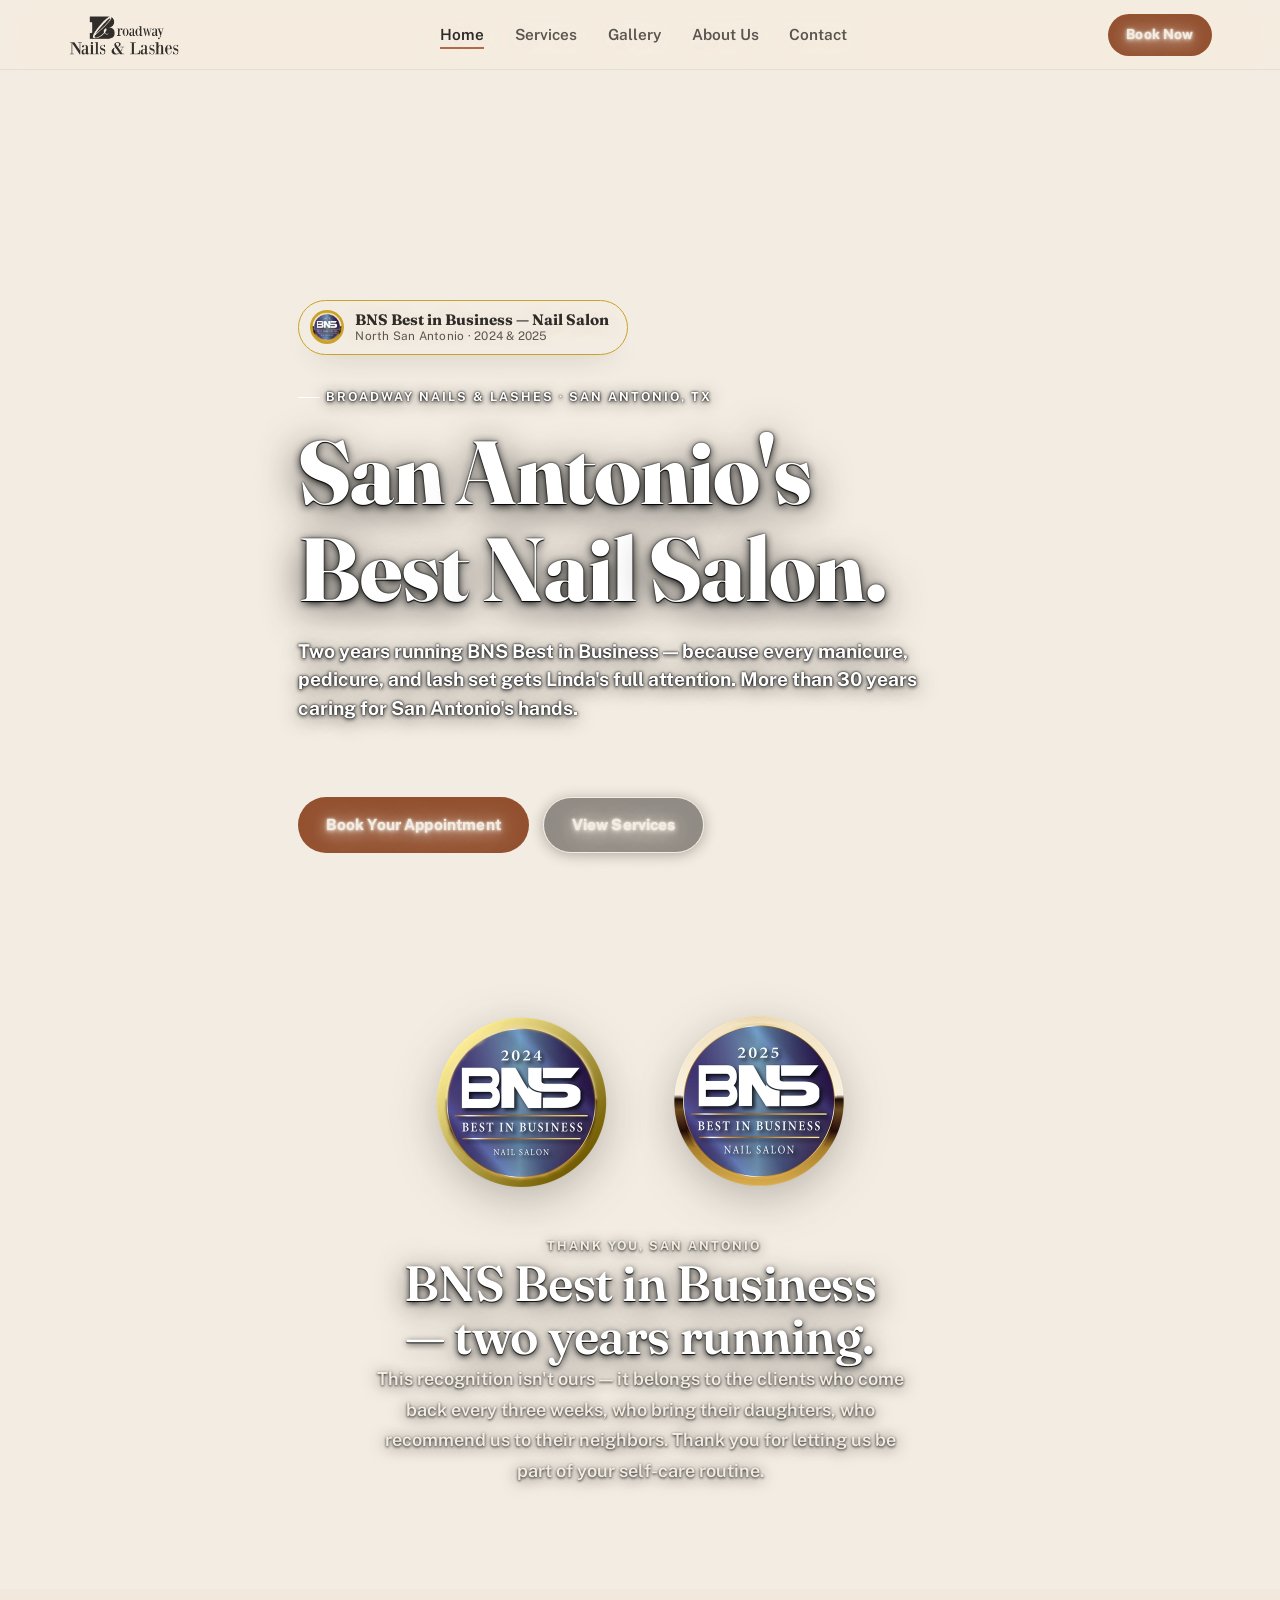
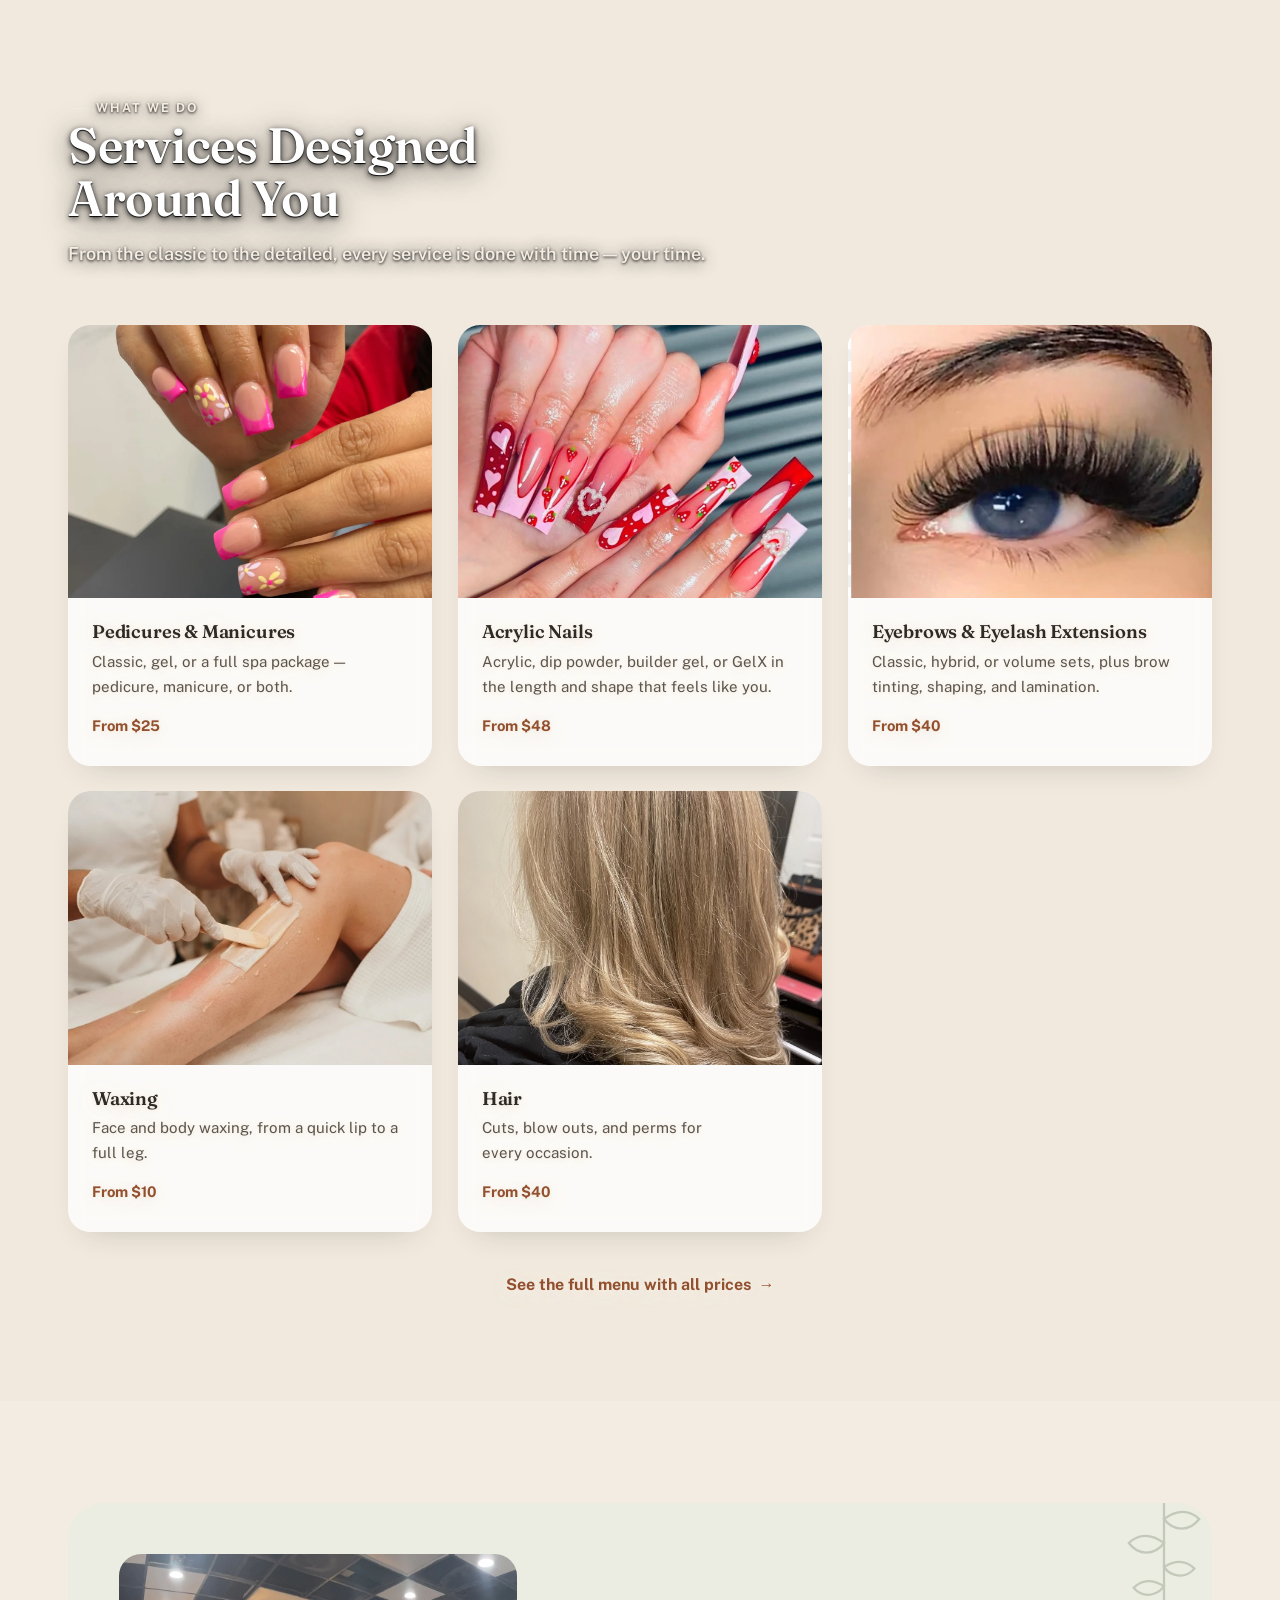
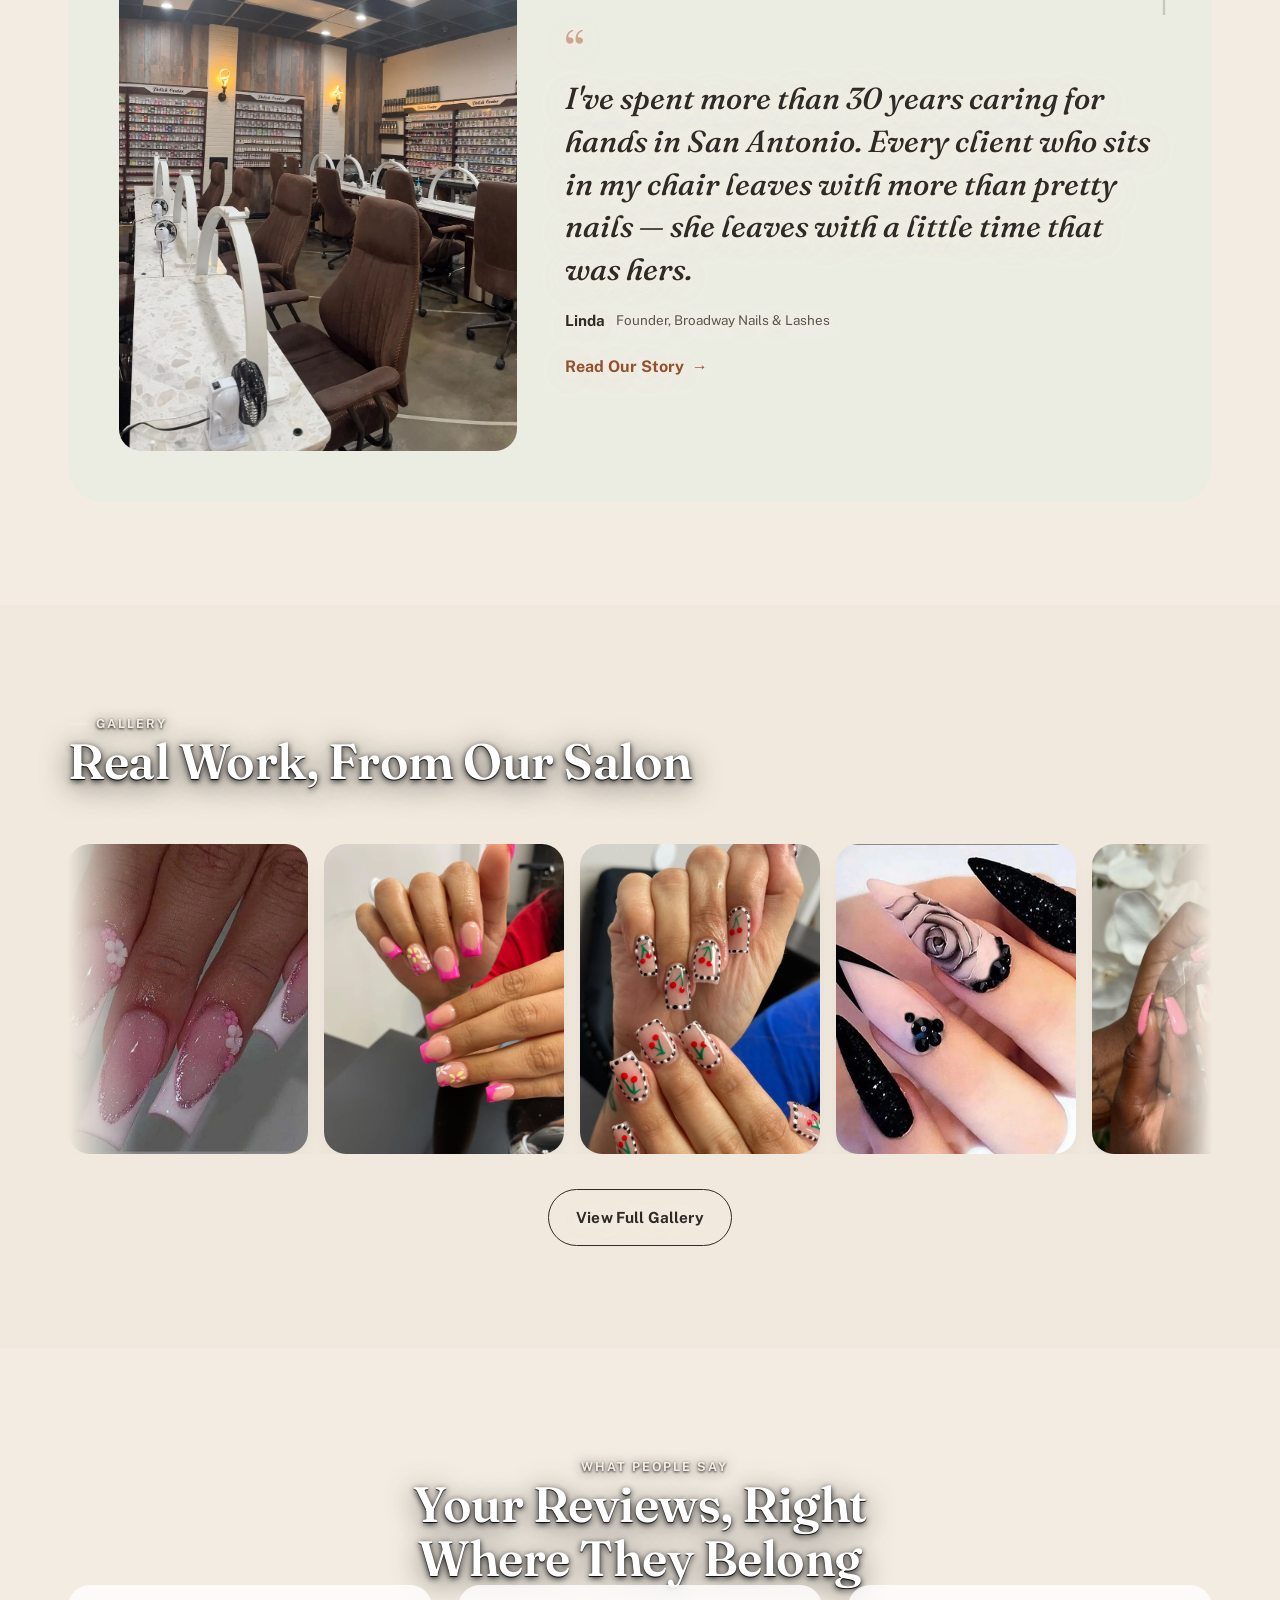
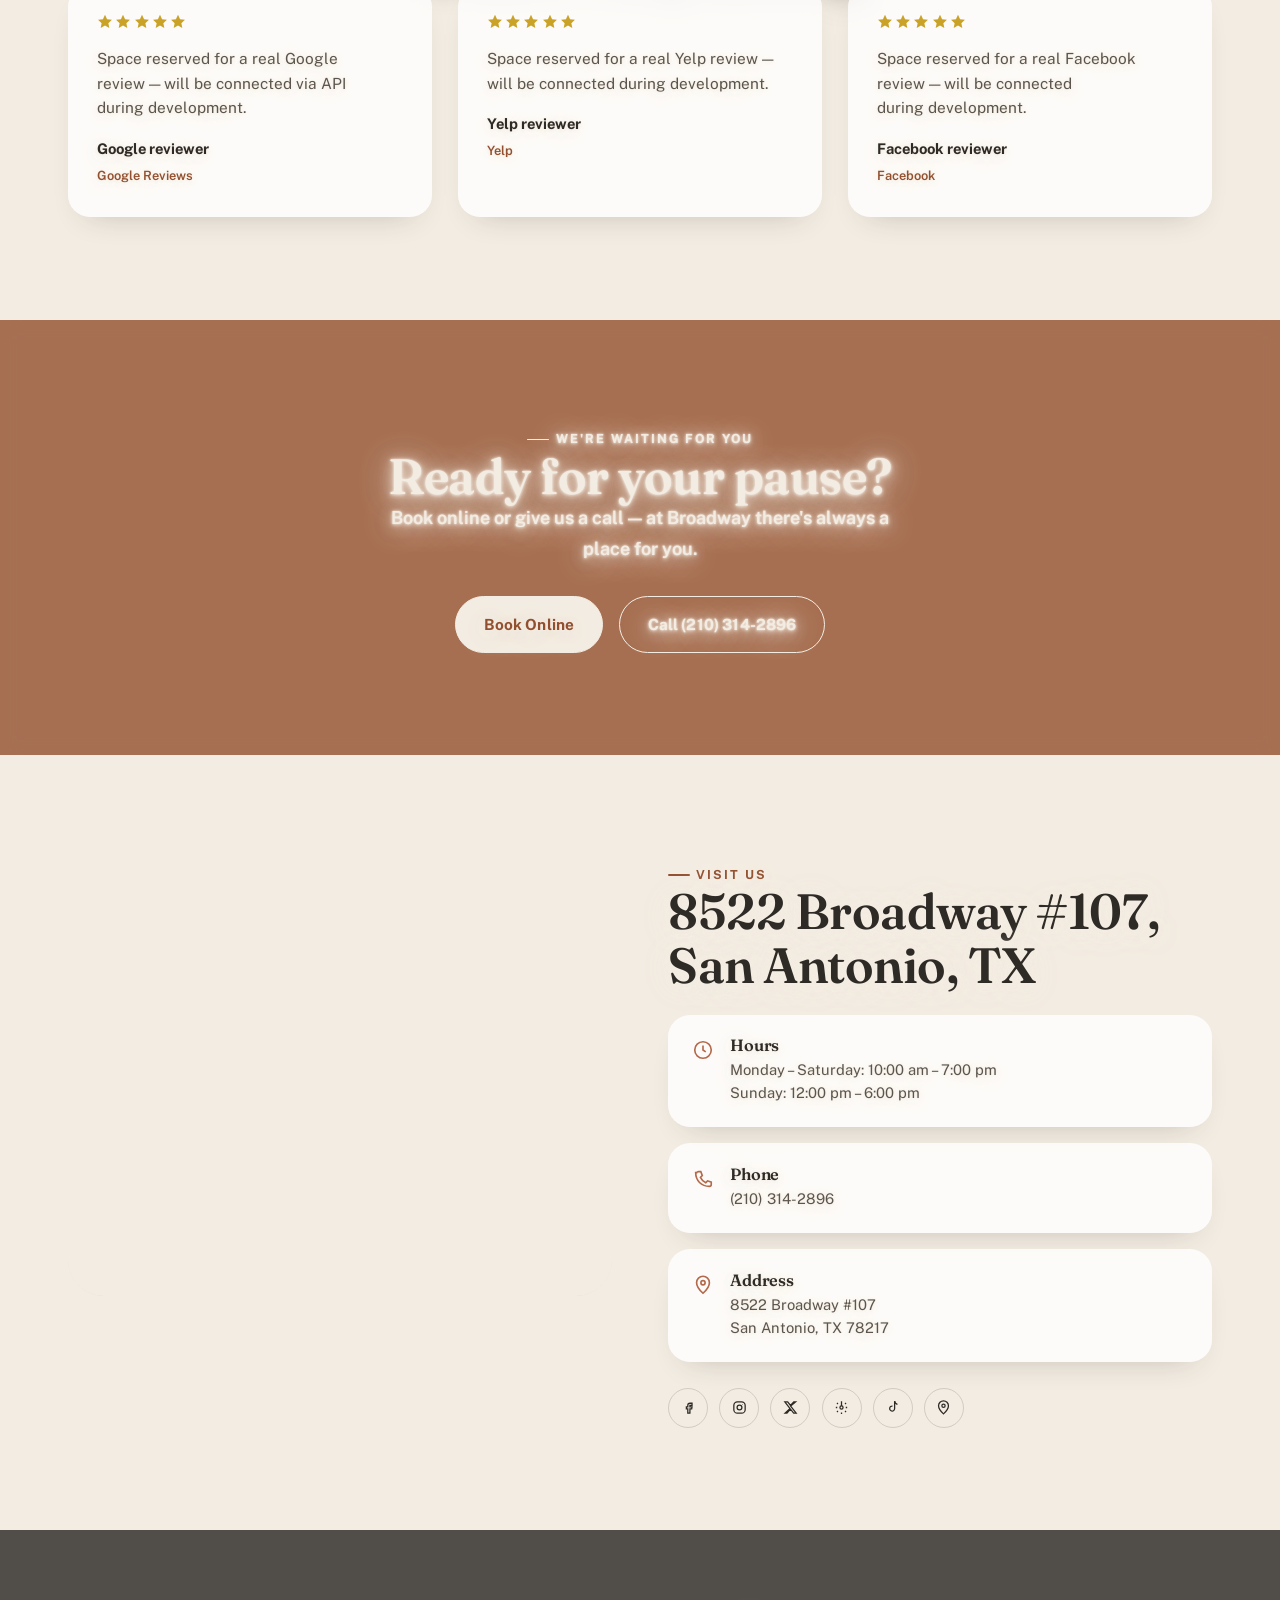
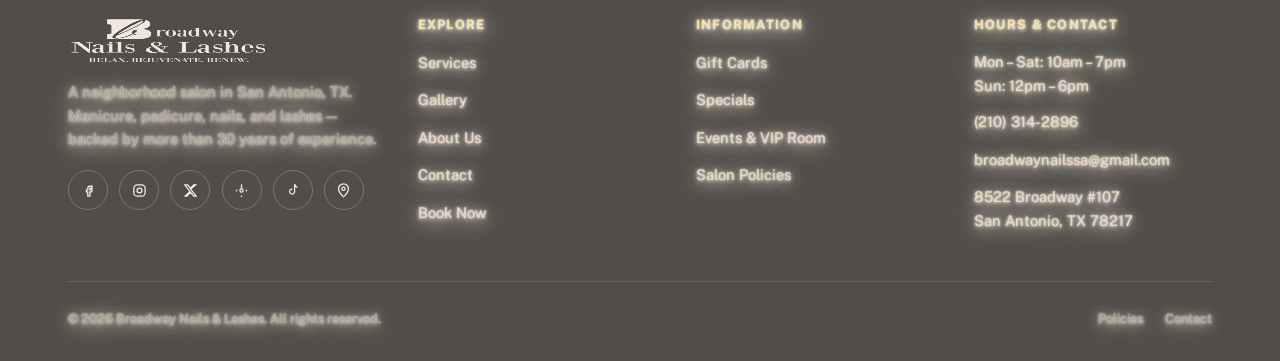
==== commit 7ded7886: "Haciendo las cajas de texto transparentes Haciendo las cajas de texto transparentes" ====
--- a/index.html
+++ b/index.html
@@ -11,7 +11,7 @@
 <link rel="preconnect" href="https://fonts.gstatic.com" crossorigin>
 <link rel="stylesheet" href="https://fonts.googleapis.com/css2?family=Fraunces:ital,wght@0,400;0,500;0,600;0,700;1,400;1,500;1,600&family=Public+Sans:wght@400;500;600;700&display=swap">
 <link rel="preload" as="image" href="assets/img/hero-bg-duotone-collage.webp" fetchpriority="high">
-<link rel="stylesheet" href="styles.css?v=20260829f">
+<link rel="stylesheet" href="styles.css?v=20260830a">
 <link rel="canonical" href="https://broadwaynailsandlashes.com/">
 <meta name="keywords" content="nail salon San Antonio, manicure San Antonio TX, pedicure San Antonio, nail salon 78217, Broadway Nails and Lashes, best nail salon San Antonio, lash extensions San Antonio">
 <meta name="robots" content="index, follow, max-image-preview:large">
@@ -361,7 +361,6 @@
       <div class="section-head--center reveal">
         <span class="eyebrow" style="justify-content:center;">What People Say</span>
         <h2 class="h2">Your Reviews, Right Where They Belong</h2>
-        <p class="body-l" style="margin-top:.8rem;">In the build phase, we'll connect your real Google and Yelp reviews right here — profile photo, rating, and date, updating on their own.</p>
       </div>
       <div class="services-grid reveal-stagger" style="grid-template-columns:repeat(auto-fit,minmax(240px,1fr));">
         <div class="review-card">
@@ -519,6 +518,6 @@
 </footer>
 
 <script defer src="lib/manifest.js"></script>
-<script defer src="main.js?v=20260829f"></script>
+<script defer src="main.js?v=20260830a"></script>
 </body>
 </html>
--- a/styles.css
+++ b/styles.css
@@ -161,13 +161,25 @@
 
 .section { padding-block: var(--section-pad); position: relative; }
 .section--alt { background: rgba(231,217,196,.16); }
-.section--carbon { background: var(--carbon); color: var(--crema); }
+.section--carbon { background: rgba(46,42,38,.82); backdrop-filter: blur(10px); -webkit-backdrop-filter: blur(10px); color: var(--crema); }
 .section--carbon h1, .section--carbon h2, .section--carbon h3 { color: var(--crema); }
-.section--terracota { background: var(--terracota-dark); color: var(--crema); }
+.section--terracota { background: rgba(147,80,47,.8); backdrop-filter: blur(10px); -webkit-backdrop-filter: blur(10px); color: var(--crema); }
 .section--terracota h1, .section--terracota h2, .section--terracota h3 { color: var(--crema); }
 
 .section-head { max-width: 640px; margin-bottom: clamp(2rem, 5vw, 3.5rem); }
 .section-head--center { max-width: 640px; margin-inline: auto; text-align: center; }
+/* Texto que se apoya directo sobre el video: blanco/crema con sombra oscura,
+   para que se despegue tanto en las partes claras como oscuras del video. */
+.section-head .eyebrow, .section-head--center .eyebrow {
+  color: var(--crema); text-shadow: 0 1px 3px rgba(0,0,0,.9), 0 2px 14px rgba(0,0,0,.75);
+}
+.section-head h1, .section-head h2, .section-head h3, .section-head h4,
+.section-head--center h1, .section-head--center h2, .section-head--center h3, .section-head--center h4 {
+  color: var(--white); text-shadow: 0 2px 6px rgba(0,0,0,.9), 0 6px 30px rgba(0,0,0,.75), 0 1px 1px rgba(0,0,0,.95);
+}
+.section-head p, .section-head--center p {
+  color: var(--crema); text-shadow: 0 1px 3px rgba(0,0,0,.9), 0 2px 16px rgba(0,0,0,.75);
+}
 
 /* =============================================================
    4. Tipografía
@@ -213,7 +225,7 @@
 /* --- Header / Nav --- */
 .site-header {
   position: sticky; top: 0; z-index: 100;
-  background: rgba(243, 236, 226, .58);
+  background: rgba(243, 236, 226, .38);
   backdrop-filter: blur(10px) saturate(140%);
   -webkit-backdrop-filter: blur(10px) saturate(140%);
   border-bottom: 1px solid rgba(46,42,38,.08);
@@ -330,7 +342,7 @@
 
 /* --- Tarjeta genérica --- */
 .card {
-  background: var(--white);
+  background: rgba(255,255,255,.78); backdrop-filter: blur(10px); -webkit-backdrop-filter: blur(10px);
   border-radius: var(--radius-m);
   box-shadow: var(--shadow-card);
   overflow: hidden;
@@ -341,7 +353,8 @@
 /* --- Servicio card --- */
 .service-card {
   display: flex; flex-direction: column; height: 100%;
-  background: var(--white); border-radius: var(--radius-m);
+  background: rgba(255,255,255,.78); backdrop-filter: blur(10px); -webkit-backdrop-filter: blur(10px);
+  border-radius: var(--radius-m);
   overflow: hidden; box-shadow: var(--shadow-card);
   transition: transform .45s var(--ease-out), box-shadow .45s var(--ease-out);
 }
@@ -359,7 +372,7 @@
 .linda-quote {
   display: grid; gap: clamp(1.5rem, 4vw, 3rem);
   align-items: center;
-  background: var(--salvia-wash);
+  background: rgba(232,236,226,.72); backdrop-filter: blur(12px); -webkit-backdrop-filter: blur(12px);
   border-radius: var(--radius-l);
   padding: clamp(1.75rem, 4vw, 3.25rem);
   position: relative;
@@ -447,7 +460,8 @@
 .gallery-filter {
   display: flex; flex-direction: column; align-items: center; gap: .7rem;
   padding: .9rem .7rem 1.1rem; border-radius: var(--radius-m);
-  background: var(--white); box-shadow: var(--shadow-card);
+  background: rgba(255,255,255,.78); backdrop-filter: blur(10px); -webkit-backdrop-filter: blur(10px);
+  box-shadow: var(--shadow-card);
   border: 2px solid transparent;
   transition: transform .35s var(--ease-out), box-shadow .35s var(--ease-out), border-color .35s var(--ease-out);
   text-align: center;
@@ -465,13 +479,15 @@
 
 .gallery-empty {
   grid-column: 1 / -1; text-align: center; padding: 3rem 1.5rem;
-  background: var(--white); border-radius: var(--radius-m); box-shadow: var(--shadow-card);
+  background: rgba(255,255,255,.78); backdrop-filter: blur(10px); -webkit-backdrop-filter: blur(10px);
+  border-radius: var(--radius-m); box-shadow: var(--shadow-card);
   color: var(--text-soft);
 }
 
 /* --- Reseñas --- */
 .review-card {
-  background: var(--white); border-radius: var(--radius-m); padding: 1.8rem;
+  background: rgba(255,255,255,.78); backdrop-filter: blur(10px); -webkit-backdrop-filter: blur(10px);
+  border-radius: var(--radius-m); padding: 1.8rem;
   box-shadow: var(--shadow-card); height: 100%;
   display: flex; flex-direction: column; gap: 1rem;
 }
@@ -487,7 +503,8 @@
 .field { display: flex; flex-direction: column; gap: .5rem; }
 .field label { font-weight: 700; font-size: .86rem; color: var(--carbon); }
 .field input, .field select, .field textarea {
-  background: var(--white); border: 1.5px solid var(--crema-deep);
+  background: rgba(255,255,255,.82); backdrop-filter: blur(8px); -webkit-backdrop-filter: blur(8px);
+  border: 1.5px solid var(--crema-deep);
   border-radius: var(--radius-s); padding: .9em 1.05em; font-size: .96rem;
   transition: border-color .3s var(--ease-out), box-shadow .3s var(--ease-out);
 }
@@ -506,7 +523,8 @@
 .contact-form-wrap { position: relative; }
 .form-success {
   text-align: center; padding: clamp(3rem, 8vw, 5rem) 1.5rem;
-  background: var(--white); border-radius: var(--radius-m); box-shadow: var(--shadow-card);
+  background: rgba(255,255,255,.82); backdrop-filter: blur(10px); -webkit-backdrop-filter: blur(10px);
+  border-radius: var(--radius-m); box-shadow: var(--shadow-card);
 }
 .form-success__icon {
   width: 60px; height: 60px; border-radius: 50%;
@@ -521,7 +539,8 @@
 /* --- Info tarjetas (horario / dirección / tel) --- */
 .info-card {
   display: flex; gap: 1rem; align-items: flex-start;
-  background: var(--white); border-radius: var(--radius-m);
+  background: rgba(255,255,255,.78); backdrop-filter: blur(10px); -webkit-backdrop-filter: blur(10px);
+  border-radius: var(--radius-m);
   padding: 1.4rem 1.5rem; box-shadow: var(--shadow-card);
 }
 .info-card svg { width: 22px; height: 22px; color: var(--terracota); flex-shrink: 0; margin-top: .15rem; }
@@ -551,14 +570,14 @@
    fondo del sitio se deja ver también aquí. */
 .page-hero__bg { display: none; }
 .page-hero__content { position: relative; z-index: 1; max-width: 720px; }
-.page-hero__content .eyebrow { color: var(--terracota-dark); }
-.page-hero__content h1 { color: var(--carbon); }
-.page-hero__content p { color: var(--carbon); }
-.breadcrumb { display: flex; gap: .5rem; align-items: center; font-size: .85rem; color: var(--crema-dark); margin-bottom: 1.2rem; opacity: .85; }
+.page-hero__content .eyebrow { color: var(--crema); text-shadow: 0 1px 3px rgba(0,0,0,.9), 0 2px 14px rgba(0,0,0,.75); }
+.page-hero__content h1 { color: var(--white); text-shadow: 0 2px 6px rgba(0,0,0,.9), 0 6px 30px rgba(0,0,0,.75), 0 1px 1px rgba(0,0,0,.95); }
+.page-hero__content p { color: var(--crema); text-shadow: 0 1px 3px rgba(0,0,0,.9), 0 2px 16px rgba(0,0,0,.75); }
+.breadcrumb { display: flex; gap: .5rem; align-items: center; font-size: .85rem; color: var(--crema-dark); margin-bottom: 1.2rem; opacity: .85; text-shadow: 0 1px 3px rgba(0,0,0,.85), 0 2px 10px rgba(0,0,0,.65); }
 .breadcrumb a:hover { color: var(--white); }
 
 /* --- Footer --- */
-.site-footer { background: var(--carbon); color: var(--crema-dark); padding-block: clamp(3.5rem, 7vw, 5.5rem) 2rem; }
+.site-footer { background: rgba(46,42,38,.82); backdrop-filter: blur(10px); -webkit-backdrop-filter: blur(10px); color: var(--crema-dark); padding-block: clamp(3.5rem, 7vw, 5.5rem) 2rem; }
 .footer-top { display: grid; gap: 2.5rem; padding-bottom: 3rem; border-bottom: 1px solid rgba(243,236,226,.14); }
 .footer-brand img { height: 46px; margin-bottom: 1rem; }
 .footer-brand p { max-width: 320px; font-size: .92rem; line-height: 1.6; color: var(--carbon-faint); }
@@ -595,19 +614,19 @@
 .hero__bg { display: none; }
 .hero__content { position: relative; z-index: 1; padding-bottom: clamp(2rem, 5vh, 3.5rem); max-width: 780px; }
 .hero__badge { margin-bottom: 1.1rem; }
-.hero .eyebrow { color: var(--terracota-dark); margin-bottom: .7rem; }
-.hero h1 { color: var(--carbon); font-weight: 700; font-size: clamp(2.7rem, 6.2vw, 4.9rem); max-width: 14ch; text-shadow: 0 2px 18px rgba(243,236,226,.9), 0 1px 2px rgba(243,236,226,.8); }
-.hero p.lede { color: var(--carbon-soft); margin-top: .9rem; max-width: 54ch; font-style: normal; font-family: var(--sans); font-size: 1.14rem; font-weight: 600; text-shadow: 0 1px 10px rgba(243,236,226,.85); }
+.hero .eyebrow { color: var(--white); margin-bottom: .7rem; text-shadow: 0 0 2px rgba(0,0,0,1), 0 1px 4px rgba(0,0,0,.95), 0 2px 16px rgba(0,0,0,.8); }
+.hero h1 { color: var(--white); font-weight: 800; font-size: clamp(2.9rem, 6.6vw, 5.3rem); max-width: 14ch; text-shadow: 0 0 2px rgba(0,0,0,1), 0 2px 8px rgba(0,0,0,.95), 0 8px 40px rgba(0,0,0,.8), 0 1px 1px rgba(0,0,0,1); }
+.hero p.lede { color: var(--white); margin-top: .9rem; max-width: 54ch; font-style: normal; font-family: var(--sans); font-size: 1.2rem; font-weight: 700; text-shadow: 0 0 2px rgba(0,0,0,1), 0 1px 4px rgba(0,0,0,.95), 0 3px 20px rgba(0,0,0,.8); }
 .hero__actions { display: flex; flex-wrap: wrap; gap: .9rem; margin-top: 3.9rem; }
 .hero__actions .btn-secondary.btn-on-dark {
-  background: rgba(243,236,226,.55);
+  background: rgba(46,42,38,.5);
   backdrop-filter: blur(6px); -webkit-backdrop-filter: blur(6px);
-  border-color: var(--carbon);
-  color: var(--carbon);
-  box-shadow: 0 2px 14px rgba(46,42,38,.15);
+  border-color: var(--crema);
+  color: var(--crema);
+  box-shadow: 0 2px 14px rgba(0,0,0,.3);
   font-weight: 800;
 }
-.hero__actions .btn-secondary.btn-on-dark:hover { background: var(--carbon); color: var(--crema); border-color: var(--carbon); }
+.hero__actions .btn-secondary.btn-on-dark:hover { background: var(--crema); color: var(--carbon); border-color: var(--crema); }
 
 /* --- Revelación cinética del titular del hero --- */
 .hero h1 .hero-word {
@@ -754,7 +773,8 @@
 @media (min-width: 1080px) { .treatment-grid { grid-template-columns: repeat(3, 1fr); } }
 
 .treatment-card {
-  background: var(--white); border-radius: var(--radius-m); box-shadow: var(--shadow-card);
+  background: rgba(255,255,255,.78); backdrop-filter: blur(10px); -webkit-backdrop-filter: blur(10px);
+  border-radius: var(--radius-m); box-shadow: var(--shadow-card);
   padding: 1.6rem 1.6rem 1.8rem; display: flex; flex-direction: column; gap: 1rem;
 }
 
@@ -807,7 +827,8 @@
 @media (min-width: 860px) { .card-grid { grid-template-columns: repeat(4, 1fr); } }
 
 .mini-card {
-  background: var(--white); border-radius: var(--radius-m); box-shadow: var(--shadow-card);
+  background: rgba(255,255,255,.78); backdrop-filter: blur(10px); -webkit-backdrop-filter: blur(10px);
+  border-radius: var(--radius-m); box-shadow: var(--shadow-card);
   padding: 1.1rem 1rem 1.2rem; display: flex; flex-direction: column; gap: .7rem;
   transition: transform .3s var(--ease-out), box-shadow .3s var(--ease-out);
 }
@@ -837,7 +858,8 @@
 .price-list--compact .price-row { padding-block: .8rem; }
 
 .services-note {
-  background: var(--crema); border-radius: var(--radius-m); padding: 1.3rem 1.6rem;
+  background: rgba(243,236,226,.78); backdrop-filter: blur(8px); -webkit-backdrop-filter: blur(8px);
+  border-radius: var(--radius-m); padding: 1.3rem 1.6rem;
   font-size: 1.02rem; color: var(--carbon); line-height: 1.65;
 }
 .services-note strong { color: var(--terracota-dark); }
